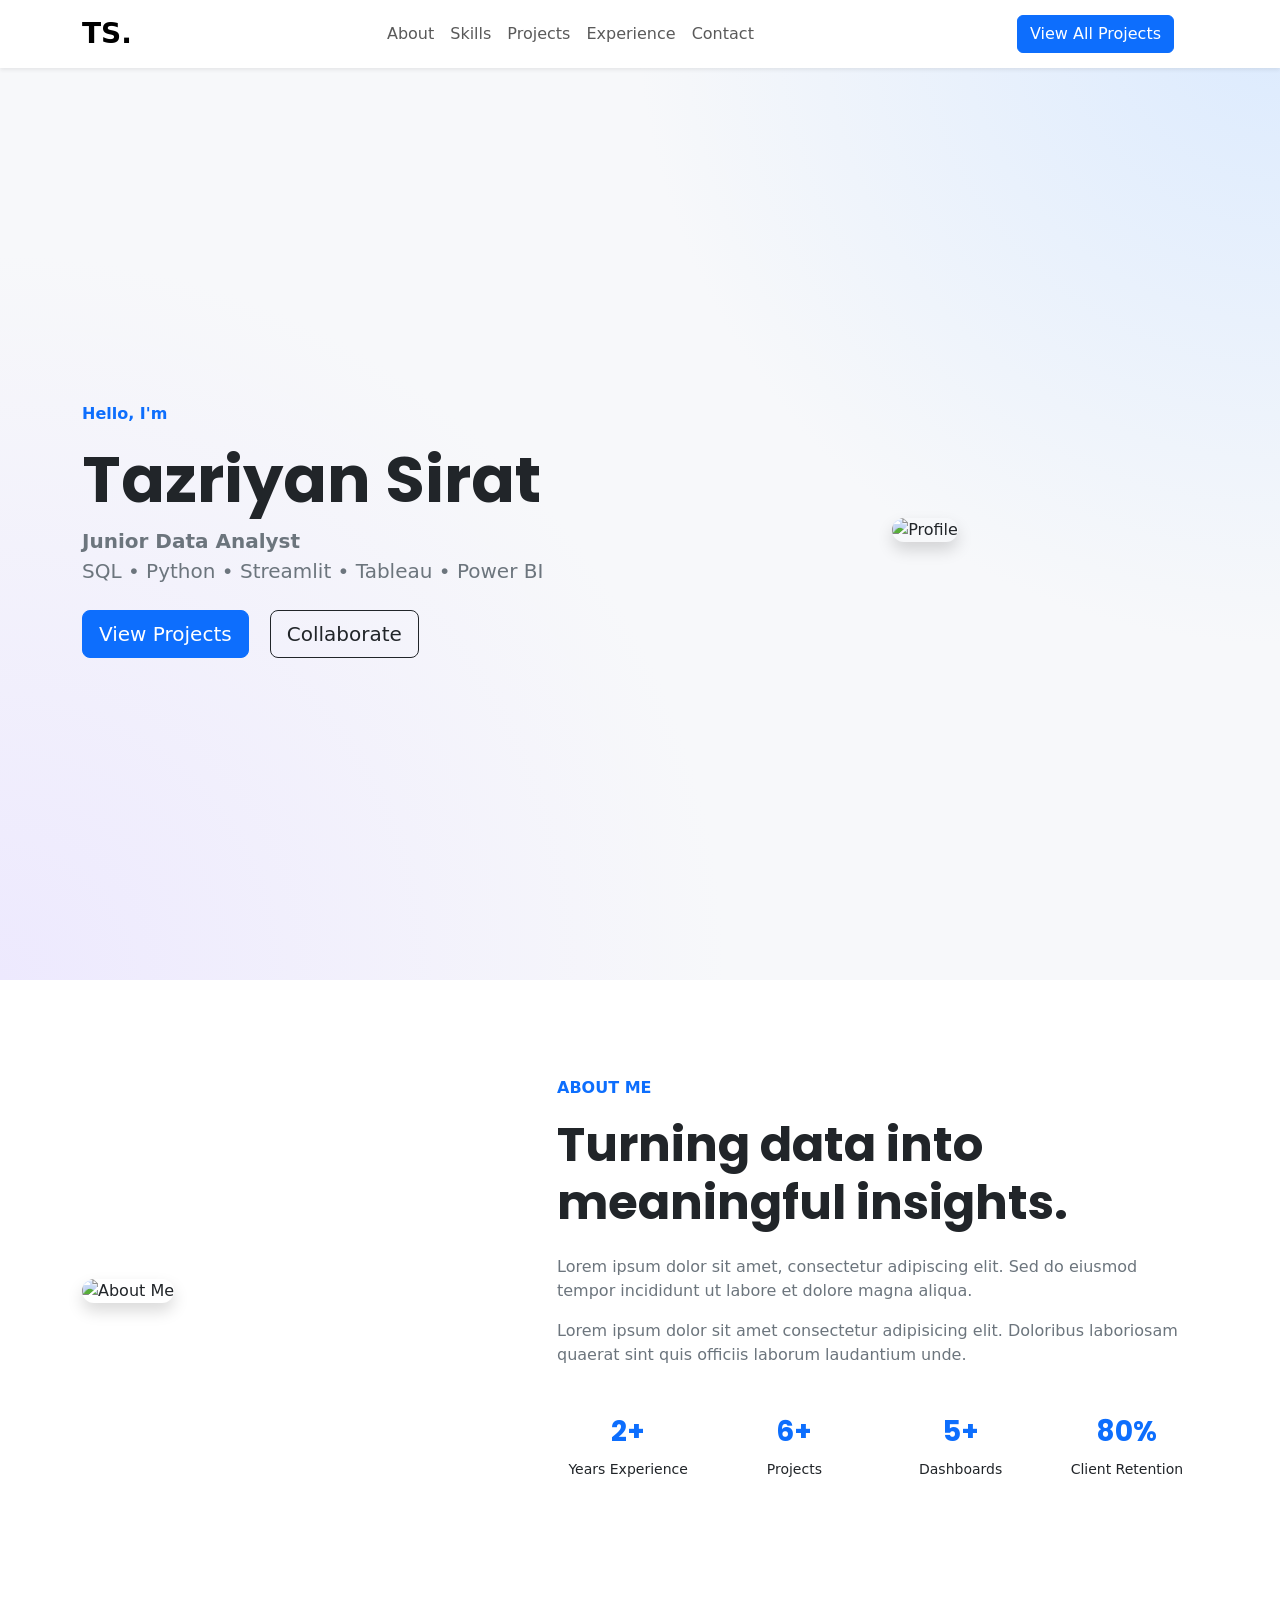
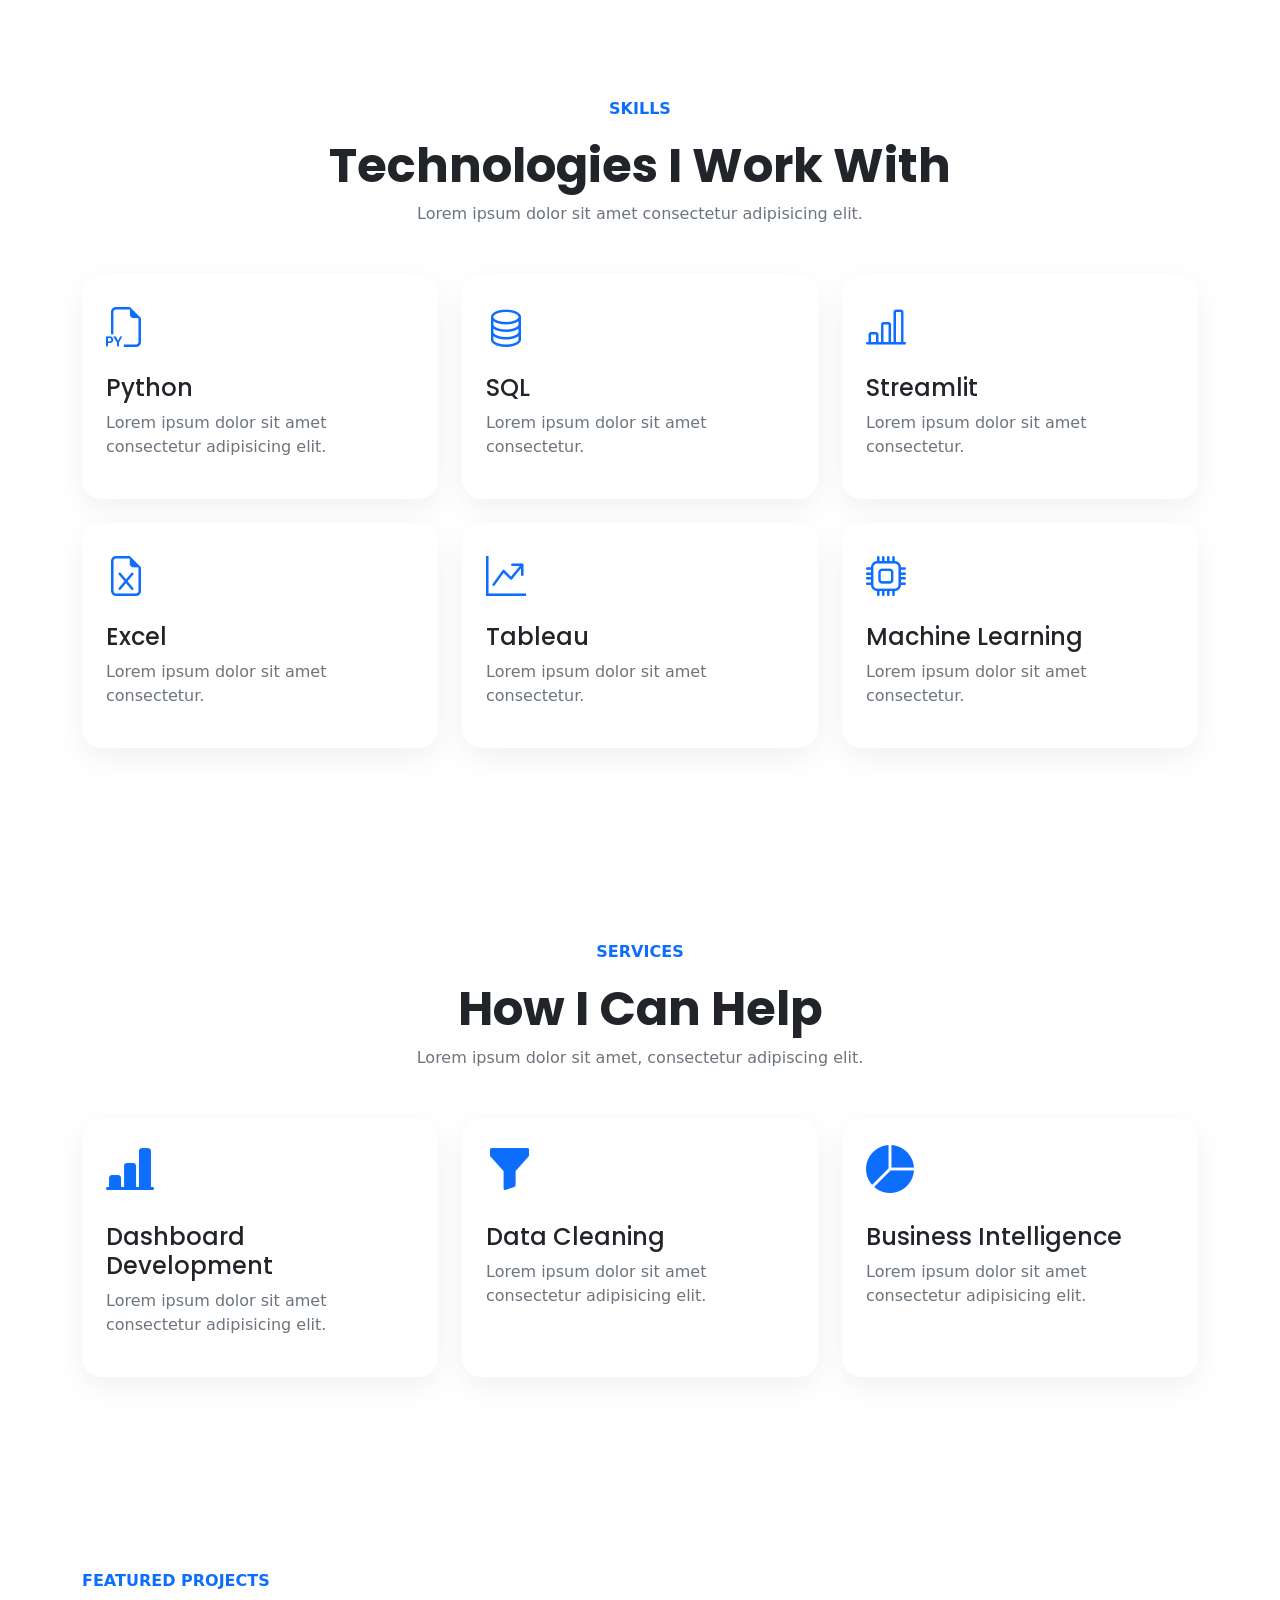
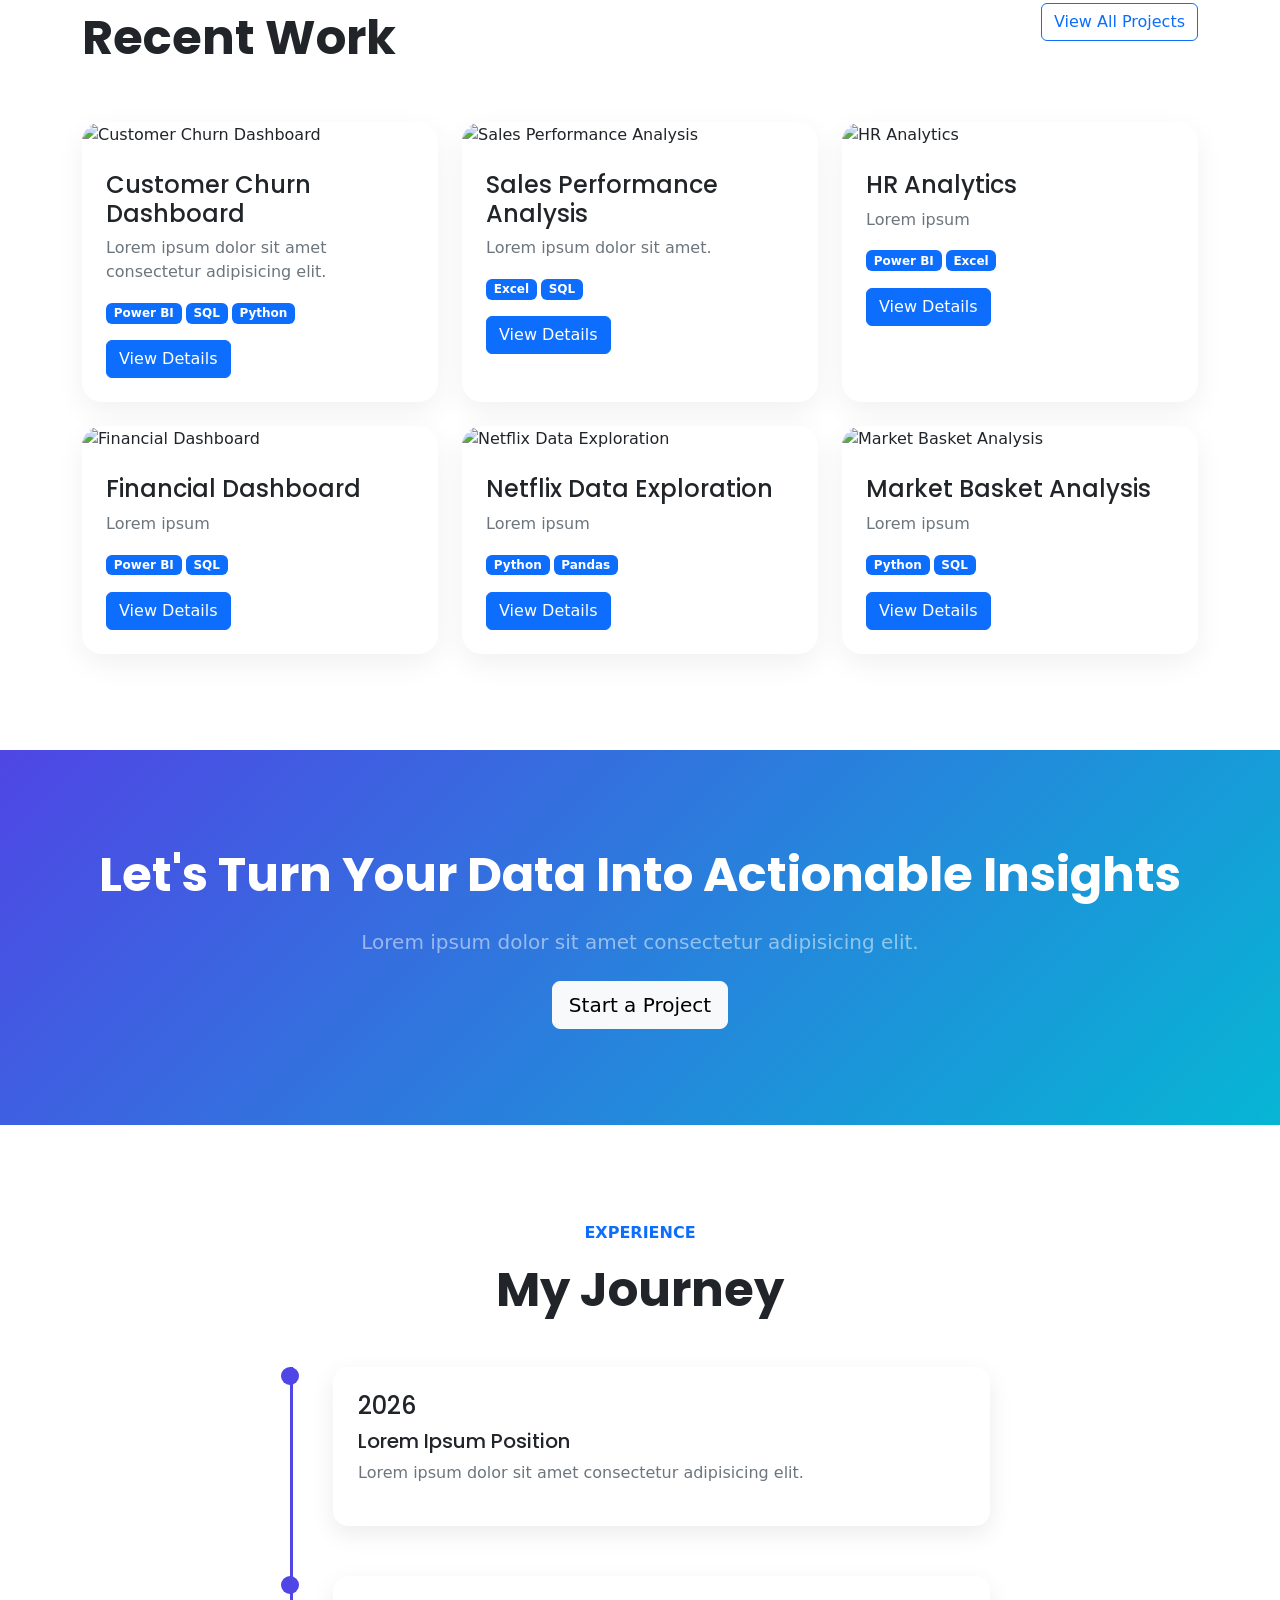
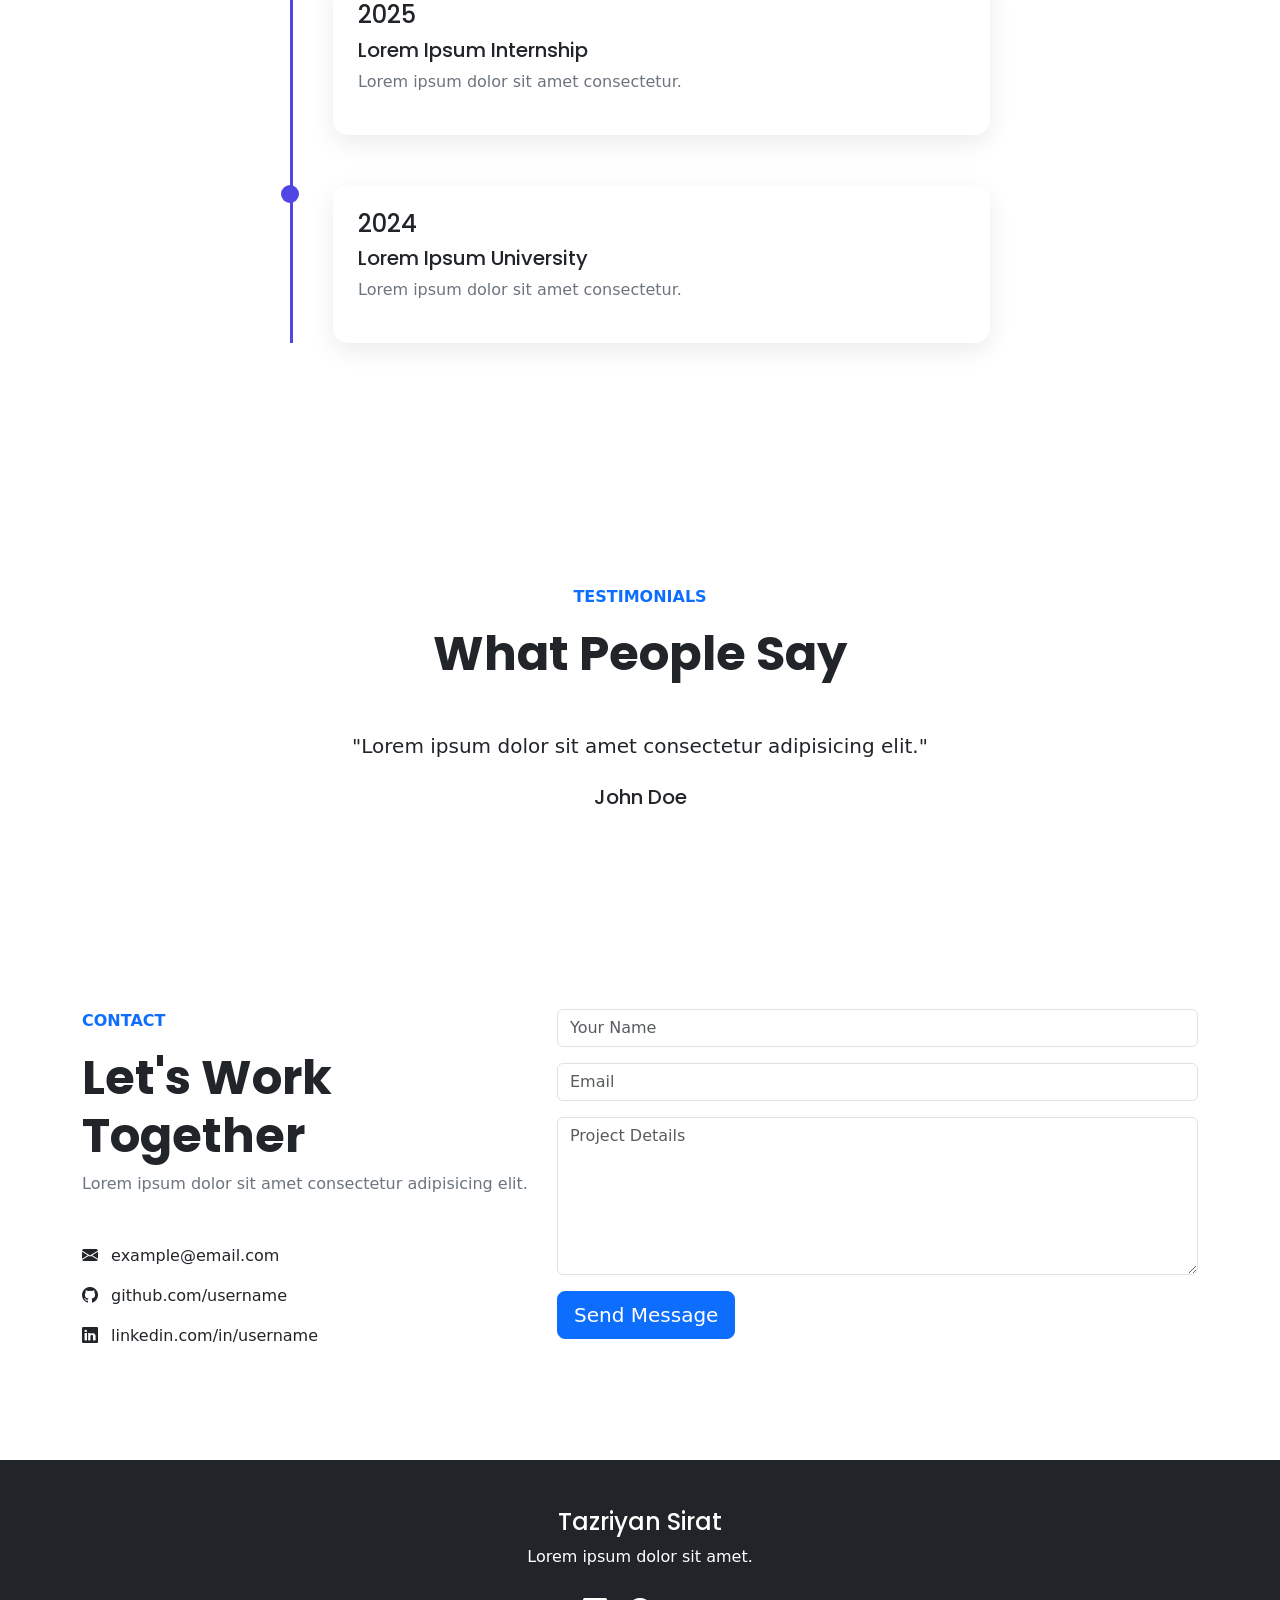
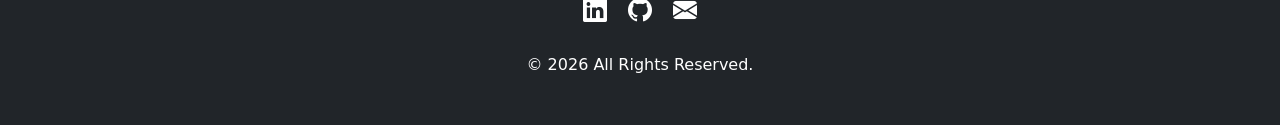
==== index.html @ 6c702630 "Fix cloudinary not loading bug" ====
<!doctype html>
<html lang="en">
	<head>
		<meta charset="UTF-8" />
		<meta name="viewport" content="width=device-width, initial-scale=1.0" />
		<link rel="stylesheet" href="assets/css/style.css" />
		<link rel="preconnect" href="https://fonts.googleapis.com" />
		<link rel="preconnect" href="https://fonts.gstatic.com" crossorigin />

		<link
			href="https://fonts.googleapis.com/css2?family=Inter:wght@300;400;500;600&family=Poppins:wght@400;500;600;700;800&display=swap"
			rel="stylesheet" />
		<link
			href="https://cdn.jsdelivr.net/npm/bootstrap@5.3.8/dist/css/bootstrap.min.css"
			rel="stylesheet"
			integrity="sha384-sRIl4kxILFvY47J16cr9ZwB07vP4J8+LH7qKQnuqkuIAvNWLzeN8tE5YBujZqJLB"
			crossorigin="anonymous" />
		<link rel="stylesheet" href="https://cdn.jsdelivr.net/npm/bootstrap-icons@1.13.1/font/bootstrap-icons.min.css" />
		<link href="https://unpkg.com/aos@2.3.4/dist/aos.css" rel="stylesheet" />

		<title>Tazriyan Sirat</title>
	</head>
	<body>
		<!-- Navbar -->
		<nav class="navbar navbar-expand-lg fixed-top bg-white shadow-sm">
			<div class="container">
				<a class="navbar-brand fw-bold fs-3" href="#"> TS. </a>

				<button class="navbar-toggler" data-bs-toggle="collapse" data-bs-target="#navbar">
					<span class="navbar-toggler-icon"></span>
				</button>

				<div class="collapse navbar-collapse" id="navbar">
					<ul class="navbar-nav mx-auto">
						<li class="nav-item">
							<a class="nav-link" href="#about">About</a>
						</li>

						<li class="nav-item">
							<a class="nav-link" href="#skills">Skills</a>
						</li>

						<li class="nav-item">
							<a class="nav-link" href="#projects">Projects</a>
						</li>

						<li class="nav-item">
							<a class="nav-link" href="#experience">Experience</a>
						</li>

						<li class="nav-item">
							<a class="nav-link" href="#contact"> Contact </a>
						</li>
					</ul>

					<a
						href="projects.html"
						class="btn btn-primary project-page-btn mx-lg-4"
						data-bs-toggle="tooltip"
						data-bs-placement="bottom"
						title="Explore all data analytics projects">
						View All Projects
					</a>
				</div>
			</div>
		</nav>

		<!-- Hero Section -->
		<section class="hero">
			<div class="container">
				<div class="row align-items-center min-vh-100">
					<div class="col-lg-6" data-aos="fade-right">
						<p class="text-primary fw-semibold">Hello, I'm</p>

						<h1 class="display-3 fw-bold">Tazriyan Sirat</h1>

						<p class="lead text-secondary">
							<span class="fw-bold">Junior Data Analyst</span>

							<br />

							SQL • Python • Streamlit • Tableau • Power BI
						</p>

						<div class="mt-4">
							<a href="#projects" class="btn btn-primary btn-lg me-3"> View Projects </a>

							<a href="#contact" class="btn btn-outline-dark btn-lg"> Collaborate </a>
						</div>
					</div>

					<div class="col-lg-6 text-center" data-aos="fade-left">
						<img
							src="https://res.cloudinary.com/dyz0nyf9e/image/upload/v1782753572/Apr_18_2026_11_57_30_AM_gpszvn.png"
							class="img-fluid rounded-4 shadow"
							alt="Profile" />
					</div>
				</div>
			</div>
		</section>

		<!-- About Section -->
		<section id="about" class="py-5">
			<div class="container py-5">
				<div class="row align-items-center">
					<div class="col-lg-5 mb-5 mb-lg-0" data-aos="fade-right">
						<img src="https://placehold.co/500x600" class="img-fluid rounded-4 shadow" alt="About Me" />
					</div>

					<div class="col-lg-7" data-aos="fade-left">
						<p class="text-primary fw-semibold">ABOUT ME</p>

						<h2 class="display-5 fw-bold mb-4">Turning data into meaningful insights.</h2>

						<p class="text-secondary">
							Lorem ipsum dolor sit amet, consectetur adipiscing elit. Sed do eiusmod tempor incididunt ut labore et dolore magna
							aliqua.
						</p>

						<p class="text-secondary">
							Lorem ipsum dolor sit amet consectetur adipisicing elit. Doloribus laboriosam quaerat sint quis officiis laborum
							laudantium unde.
						</p>

						<div class="row text-center mt-5">
							<div class="col-6 col-md-3 mb-4">
								<h3 class="fw-bold text-primary">2+</h3>
								<small>Years Experience</small>
							</div>

							<div class="col-6 col-md-3 mb-4">
								<h3 class="fw-bold text-primary">6+</h3>
								<small>Projects</small>
							</div>

							<div class="col-6 col-md-3">
								<h3 class="fw-bold text-primary">5+</h3>
								<small>Dashboards</small>
							</div>

							<div class="col-6 col-md-3">
								<h3 class="fw-bold text-primary">80%</h3>
								<small>Client Retention</small>
							</div>
						</div>
					</div>
				</div>
			</div>
		</section>

		<!-- Skills Section -->
		<section id="skills" class="py-5 bg-white">
			<div class="container py-5">
				<div class="text-center mb-5">
					<p class="text-primary fw-semibold">SKILLS</p>

					<h2 class="display-5 fw-bold">Technologies I Work With</h2>

					<p class="text-secondary">Lorem ipsum dolor sit amet consectetur adipisicing elit.</p>
				</div>

				<div class="row g-4">
					<div class="col-md-6 col-lg-4">
						<div class="skill-card p-4 h-100">
							<i class="bi bi-filetype-py fs-1 text-primary"></i>

							<h4 class="mt-3">Python</h4>

							<p class="text-secondary">Lorem ipsum dolor sit amet consectetur adipisicing elit.</p>
						</div>
					</div>

					<div class="col-md-6 col-lg-4">
						<div class="skill-card p-4 h-100">
							<i class="bi bi-database fs-1 text-primary"></i>

							<h4 class="mt-3">SQL</h4>

							<p class="text-secondary">Lorem ipsum dolor sit amet consectetur.</p>
						</div>
					</div>

					<div class="col-md-6 col-lg-4">
						<div class="skill-card p-4 h-100">
							<i class="bi bi-bar-chart-line fs-1 text-primary"></i>

							<h4 class="mt-3">Streamlit</h4>

							<p class="text-secondary">Lorem ipsum dolor sit amet consectetur.</p>
						</div>
					</div>

					<div class="col-md-6 col-lg-4">
						<div class="skill-card p-4 h-100">
							<i class="bi bi-file-earmark-excel fs-1 text-primary"></i>

							<h4 class="mt-3">Excel</h4>

							<p class="text-secondary">Lorem ipsum dolor sit amet consectetur.</p>
						</div>
					</div>

					<div class="col-md-6 col-lg-4">
						<div class="skill-card p-4 h-100">
							<i class="bi bi-graph-up-arrow fs-1 text-primary"></i>

							<h4 class="mt-3">Tableau</h4>

							<p class="text-secondary">Lorem ipsum dolor sit amet consectetur.</p>
						</div>
					</div>

					<div class="col-md-6 col-lg-4">
						<div class="skill-card p-4 h-100">
							<i class="bi bi-cpu fs-1 text-primary"></i>

							<h4 class="mt-3">Machine Learning</h4>

							<p class="text-secondary">Lorem ipsum dolor sit amet consectetur.</p>
						</div>
					</div>
				</div>
			</div>
		</section>

		<!-- Services Section -->
		<section id="services" class="py-5">
			<div class="container py-5">
				<div class="text-center mb-5">
					<p class="text-primary fw-semibold">SERVICES</p>

					<h2 class="display-5 fw-bold">How I Can Help</h2>

					<p class="text-secondary">Lorem ipsum dolor sit amet, consectetur adipiscing elit.</p>
				</div>

				<div class="row g-4">
					<div class="col-lg-4">
						<div class="service-card p-4 h-100">
							<i class="bi bi-bar-chart-line-fill display-5 text-primary"></i>

							<h4 class="mt-4">Dashboard Development</h4>

							<p class="text-secondary">Lorem ipsum dolor sit amet consectetur adipisicing elit.</p>
						</div>
					</div>

					<div class="col-lg-4">
						<div class="service-card p-4 h-100">
							<i class="bi bi-funnel-fill display-5 text-primary"></i>

							<h4 class="mt-4">Data Cleaning</h4>

							<p class="text-secondary">Lorem ipsum dolor sit amet consectetur adipisicing elit.</p>
						</div>
					</div>

					<div class="col-lg-4">
						<div class="service-card p-4 h-100">
							<i class="bi bi-pie-chart-fill display-5 text-primary"></i>

							<h4 class="mt-4">Business Intelligence</h4>

							<p class="text-secondary">Lorem ipsum dolor sit amet consectetur adipisicing elit.</p>
						</div>
					</div>
				</div>
			</div>
		</section>

		<!-- Projects Section -->
		<section id="projects" class="py-5 bg-white">
			<div class="container py-5">
				<div class="d-flex justify-content-between align-items-center flex-wrap mb-5">
					<div>
						<p class="text-primary fw-semibold">FEATURED PROJECTS</p>

						<h2 class="display-5 fw-bold">Recent Work</h2>
					</div>

					<a
						href="projects.html"
						class="btn btn-outline-primary"
						data-bs-toggle="tooltip"
						data-bs-placement="bottom"
						title="Go to a dedicated Projects page">
						View All Projects
					</a>
				</div>

				<div id="featured-projects" class="row g-4"></div>
			</div>
		</section>

		<!-- Call to Action Section -->
		<section class="cta-section py-5">
			<div class="container">
				<div class="text-center py-5">
					<h2 class="display-5 fw-bold text-white">Let's Turn Your Data Into Actionable Insights</h2>

					<p class="lead text-white-50 my-4">Lorem ipsum dolor sit amet consectetur adipisicing elit.</p>

					<a href="#contact" class="btn btn-light btn-lg"> Start a Project </a>
				</div>
			</div>
		</section>

		<!-- Experience Section -->
		<section id="experience" class="py-5">
			<div class="container py-5">
				<div class="text-center mb-5">
					<p class="text-primary fw-semibold">EXPERIENCE</p>

					<h2 class="display-5 fw-bold">My Journey</h2>
				</div>

				<div class="timeline">
					<div class="timeline-item">
						<div class="timeline-dot"></div>

						<div class="timeline-content">
							<h4>2026</h4>

							<h5>Lorem Ipsum Position</h5>

							<p class="text-secondary">Lorem ipsum dolor sit amet consectetur adipisicing elit.</p>
						</div>
					</div>

					<div class="timeline-item">
						<div class="timeline-dot"></div>

						<div class="timeline-content">
							<h4>2025</h4>

							<h5>Lorem Ipsum Internship</h5>

							<p class="text-secondary">Lorem ipsum dolor sit amet consectetur.</p>
						</div>
					</div>

					<div class="timeline-item">
						<div class="timeline-dot"></div>

						<div class="timeline-content">
							<h4>2024</h4>

							<h5>Lorem Ipsum University</h5>

							<p class="text-secondary">Lorem ipsum dolor sit amet consectetur.</p>
						</div>
					</div>
				</div>
			</div>
		</section>

		<!-- Testimonials Section -->
		<section class="py-5 bg-white">
			<div class="container py-5">
				<div class="text-center mb-5">
					<p class="text-primary fw-semibold">TESTIMONIALS</p>

					<h2 class="display-5 fw-bold">What People Say</h2>
				</div>

				<div id="testimonialCarousel" class="carousel slide">
					<div class="carousel-inner">
						<div class="carousel-item active">
							<div class="text-center">
								<p class="lead">"Lorem ipsum dolor sit amet consectetur adipisicing elit."</p>

								<h5 class="mt-4">John Doe</h5>
							</div>
						</div>

						<div class="carousel-item">
							<div class="text-center">
								<p class="lead">"Lorem ipsum dolor sit amet consectetur adipisicing elit."</p>

								<h5 class="mt-4">Jane Doe</h5>
							</div>
						</div>

						<div class="carousel-item">
							<div class="text-center">
								<p class="lead">"Lorem ipsum dolor sit amet consectetur adipisicing elit."</p>

								<h5 class="mt-4">Client Name</h5>
							</div>
						</div>
					</div>

					<button class="carousel-control-prev" type="button" data-bs-target="#testimonialCarousel" data-bs-slide="prev">
						<span class="carousel-control-prev-icon"></span>
					</button>

					<button class="carousel-control-next" type="button" data-bs-target="#testimonialCarousel" data-bs-slide="next">
						<span class="carousel-control-next-icon"></span>
					</button>
				</div>
			</div>
		</section>

		<!-- Contact Section -->
		<section id="contact" class="py-5">
			<div class="container py-5">
				<div class="row">
					<div class="col-lg-5">
						<p class="text-primary fw-semibold">CONTACT</p>

						<h2 class="display-5 fw-bold">Let's Work Together</h2>

						<p class="text-secondary">Lorem ipsum dolor sit amet consectetur adipisicing elit.</p>

						<div class="mt-5">
							<p>
								<i class="bi bi-envelope-fill me-2"></i>

								example@email.com
							</p>

							<p>
								<i class="bi bi-github me-2"></i>

								github.com/username
							</p>

							<p>
								<i class="bi bi-linkedin me-2"></i>

								linkedin.com/in/username
							</p>
						</div>
					</div>

					<div class="col-lg-7">
						<form
							onsubmit="
								sendMail(this);
								return false;
							">
							<div class="mb-3">
								<input type="text" class="form-control" placeholder="Your Name" name="name" required />
							</div>

							<div class="mb-3">
								<input type="email" class="form-control" placeholder="Email" name="emailaddress" required />
							</div>

							<div class="mb-3">
								<textarea class="form-control" rows="6" placeholder="Project Details" name="projectsummary" required></textarea>
							</div>

							<button type="submit" class="btn btn-primary btn-lg">Send Message</button>
						</form>
					</div>
				</div>
			</div>
		</section>

		<!-- Bootstrap modal for project details -->
		<div class="modal fade" id="projectModal" tabindex="-1">
			<div class="modal-dialog modal-xl modal-dialog-centered">
				<div class="modal-content">
					<div class="modal-header">
						<h3 class="modal-title" id="modalTitle"></h3>

						<button class="btn-close" data-bs-dismiss="modal"></button>
					</div>

					<div class="modal-body">
						<img id="modalImage" class="img-fluid rounded mb-4" />

						<p id="modalDescription"></p>

						<h5 class="mt-4">Problem</h5>

						<p id="modalProblem"></p>

						<h5 class="mt-4">Solution</h5>

						<p id="modalSolution"></p>

						<h5 class="mt-4">Key Insights</h5>

						<ul id="modalInsights"></ul>

						<div id="modalTech" class="my-4"></div>

						<a id="githubBtn" target="_blank" class="btn btn-dark me-2"> GitHub </a>

						<a id="liveBtn" target="_blank" class="btn btn-primary"> Live Demo </a>
					</div>
				</div>
			</div>
		</div>

		<!-- Footer -->
		<footer class="bg-dark text-white py-5">
			<div class="container text-center">
				<h4>Tazriyan Sirat</h4>

				<p>Lorem ipsum dolor sit amet.</p>

				<div class="my-4">
					<a href="#" class="text-white me-3">
						<i class="bi bi-linkedin fs-4"></i>
					</a>

					<a href="#" class="text-white me-3">
						<i class="bi bi-github fs-4"></i>
					</a>

					<a href="#" class="text-white">
						<i class="bi bi-envelope-fill fs-4"></i>
					</a>
				</div>

				<p class="mb-0">© 2026 All Rights Reserved.</p>
			</div>
		</footer>

		<!-- Back to Top Button -->
		<button id="topBtn">
			<i class="bi bi-arrow-up" data-bs-toggle="tooltip" data-bs-placement="top" title="Back to Top"></i>
		</button>

		<!-- Bootstrap FIRST -->
		<script src="https://cdn.jsdelivr.net/npm/bootstrap@5.3.8/dist/js/bootstrap.bundle.min.js"></script>

		<!-- EmailJS -->
		<script src="https://cdn.jsdelivr.net/npm/@emailjs/browser@4/dist/email.min.js"></script>

		<!-- AOS -->
		<script src="https://unpkg.com/aos@2.3.4/dist/aos.js"></script>

		<!-- THEN your scripts -->
		<script src="assets/js/cloudinary.js"></script>
		<script src="assets/js/projects-data.js"></script>
		<script src="assets/js/projects.js"></script>
		<script src="assets/js/email.js"></script>
		<script src="assets/js/ui.js"></script>
		<script src="assets/js/script.js"></script>

		<script>
			AOS.init({
				duration: 900,
				once: true,
			});

			emailjs.init({
				publicKey: "uXOeYAky9LtqQR_EG",
			});
		</script>
	</body>
</html>
---- assets/css/style.css ----
html {
	scroll-behavior: smooth;
}

:root {
	--primary: #4f46e5;
	--accent: #06b6d4;
	--bg: #f7f8fa;
	--dark: #16181d;
	--text: #1f2937;
}

body {
	font-family: "Inter", sans-serif;

	background: var(--bg);

	color: var(--text);
}

h1,
h2,
h3,
h4,
h5 {
	font-family: "Poppins", sans-serif;
}

.navbar {
	padding: 18px 0;
}

.project-page-btn {
	border-radius: 50px;

	padding: 10px 24px;

	font-weight: 600;

	transition: all 0.3s ease;
}

.project-page-btn:hover {
	transform: translateY(-2px);

	box-shadow: 0 10px 25px rgba(79, 70, 229, 0.25);
}

.hero {
	padding-top: 80px;
}

.btn {
	border-radius: 50px;

	padding: 0.9rem 1.8rem;
}

img {
	max-width: 100%;
}

section {
	overflow: hidden;
}

.text-primary {
	color: var(--primary) !important;
}

.hero {
	background:
		radial-gradient(circle at top right, #dbeafe 0%, transparent 40%),
		radial-gradient(circle at bottom left, #ede9fe 0%, transparent 45%), var(--bg);
}

.skill-card {
	background: white;

	border-radius: 20px;

	transition: 0.35s;

	box-shadow: 0 10px 30px rgba(0, 0, 0, 0.06);
}

.skill-card:hover {
	transform: translateY(-10px);

	box-shadow: 0 20px 40px rgba(0, 0, 0, 0.12);
}

.skill-card i {
	color: var(--primary);
}

#about img {
	transition: 0.4s;
}

#about img:hover {
	transform: scale(1.03);
}

.service-card {
	background: white;

	border-radius: 20px;

	box-shadow: 0 10px 30px rgba(0, 0, 0, 0.06);

	transition: 0.35s;
}

.service-card:hover {
	transform: translateY(-10px);

	box-shadow: 0 20px 40px rgba(0, 0, 0, 0.12);
}

.project-card {
	background: white;

	border-radius: 20px;

	overflow: hidden;

	transition: 0.35s;

	box-shadow: 0 10px 30px rgba(0, 0, 0, 0.06);
}

.project-card:hover {
	transform: translateY(-10px);

	box-shadow: 0 20px 45px rgba(0, 0, 0, 0.12);
}

.project-card img {
	height: 220px;

	width: 100%;

	object-fit: cover;
}

.badge {
	margin-right: 6px;

	padding: 8px 12px;
}

.cta-section {
	background: linear-gradient(135deg, #4f46e5, #06b6d4);
}

.timeline {
	max-width: 700px;

	margin: auto;

	position: relative;

	padding-left: 40px;

	border-left: 3px solid var(--primary);
}

.timeline-item {
	position: relative;

	margin-bottom: 50px;
}

.timeline-dot {
	position: absolute;

	left: -52px;

	width: 18px;

	height: 18px;

	background: var(--primary);

	border-radius: 50%;
}

.timeline-content {
	background: white;

	padding: 25px;

	border-radius: 15px;

	box-shadow: 0 8px 25px rgba(0, 0, 0, 0.08);
}

#topBtn {
	position: fixed;

	bottom: 25px;

	right: 25px;

	width: 50px;

	height: 50px;

	border: none;

	border-radius: 50%;

	background: var(--primary);

	color: white;

	display: none;

	z-index: 999;

	box-shadow: 0 10px 30px rgba(0, 0, 0, 0.2);
}

footer a {
	text-decoration: none;
}

/* ============================================================================ Projects.html */

.project-hero {
	padding: 120px 0 80px;

	background: radial-gradient(circle at top, #dbeafe, transparent), #f7f8fa;
}

.project-hero h1 {
	margin-bottom: 20px;
}

.filter-btn {
	border-radius: 50px;

	padding: 10px 24px;
}

.project-card {
	height: 100%;
}

.project-card img {
	height: 240px;

	object-fit: cover;
}

/* ================== Modal */
.modal-content {
	border: none;
	border-radius: 20px;
}

.modal-body img {
	max-height: 500px;
	width: 100%;
	object-fit: cover;
}

.modal-body {
	padding: 2rem;
}

#modalTech .badge {
	font-size: 0.9rem;
}
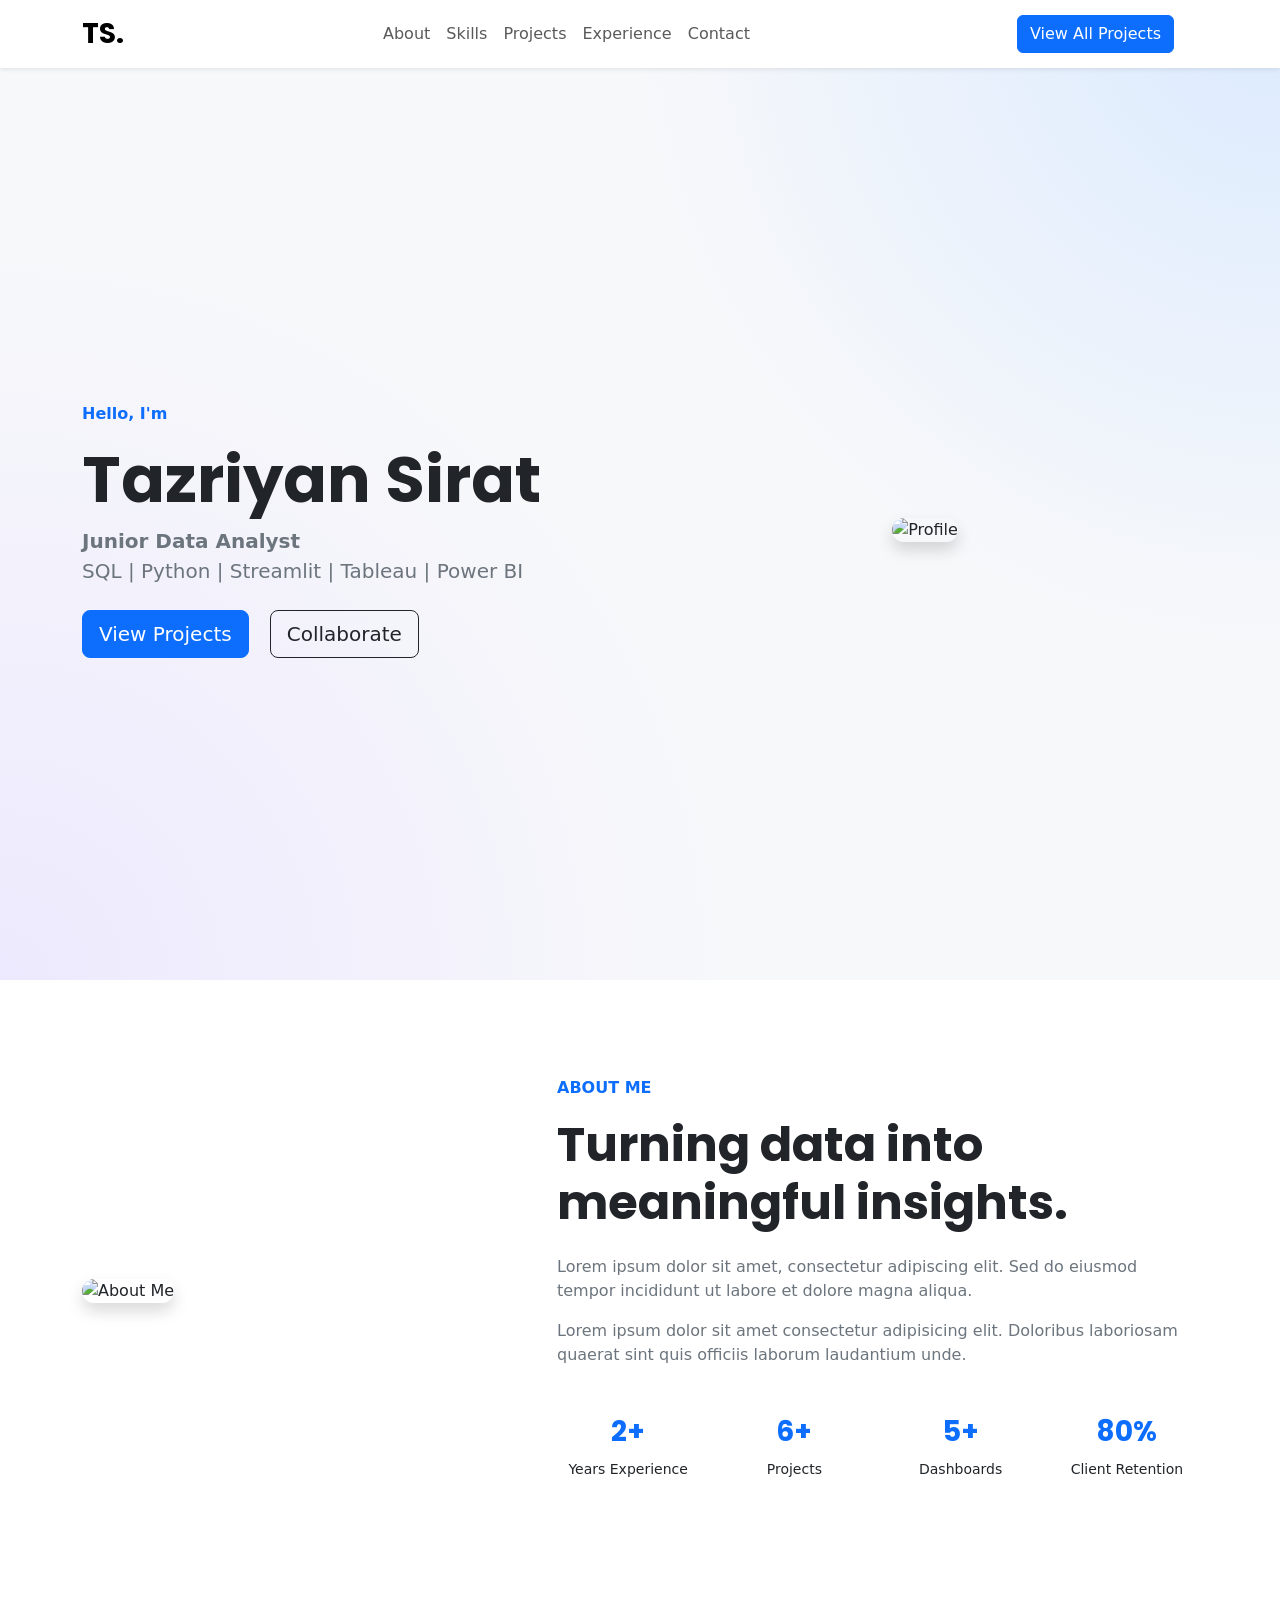
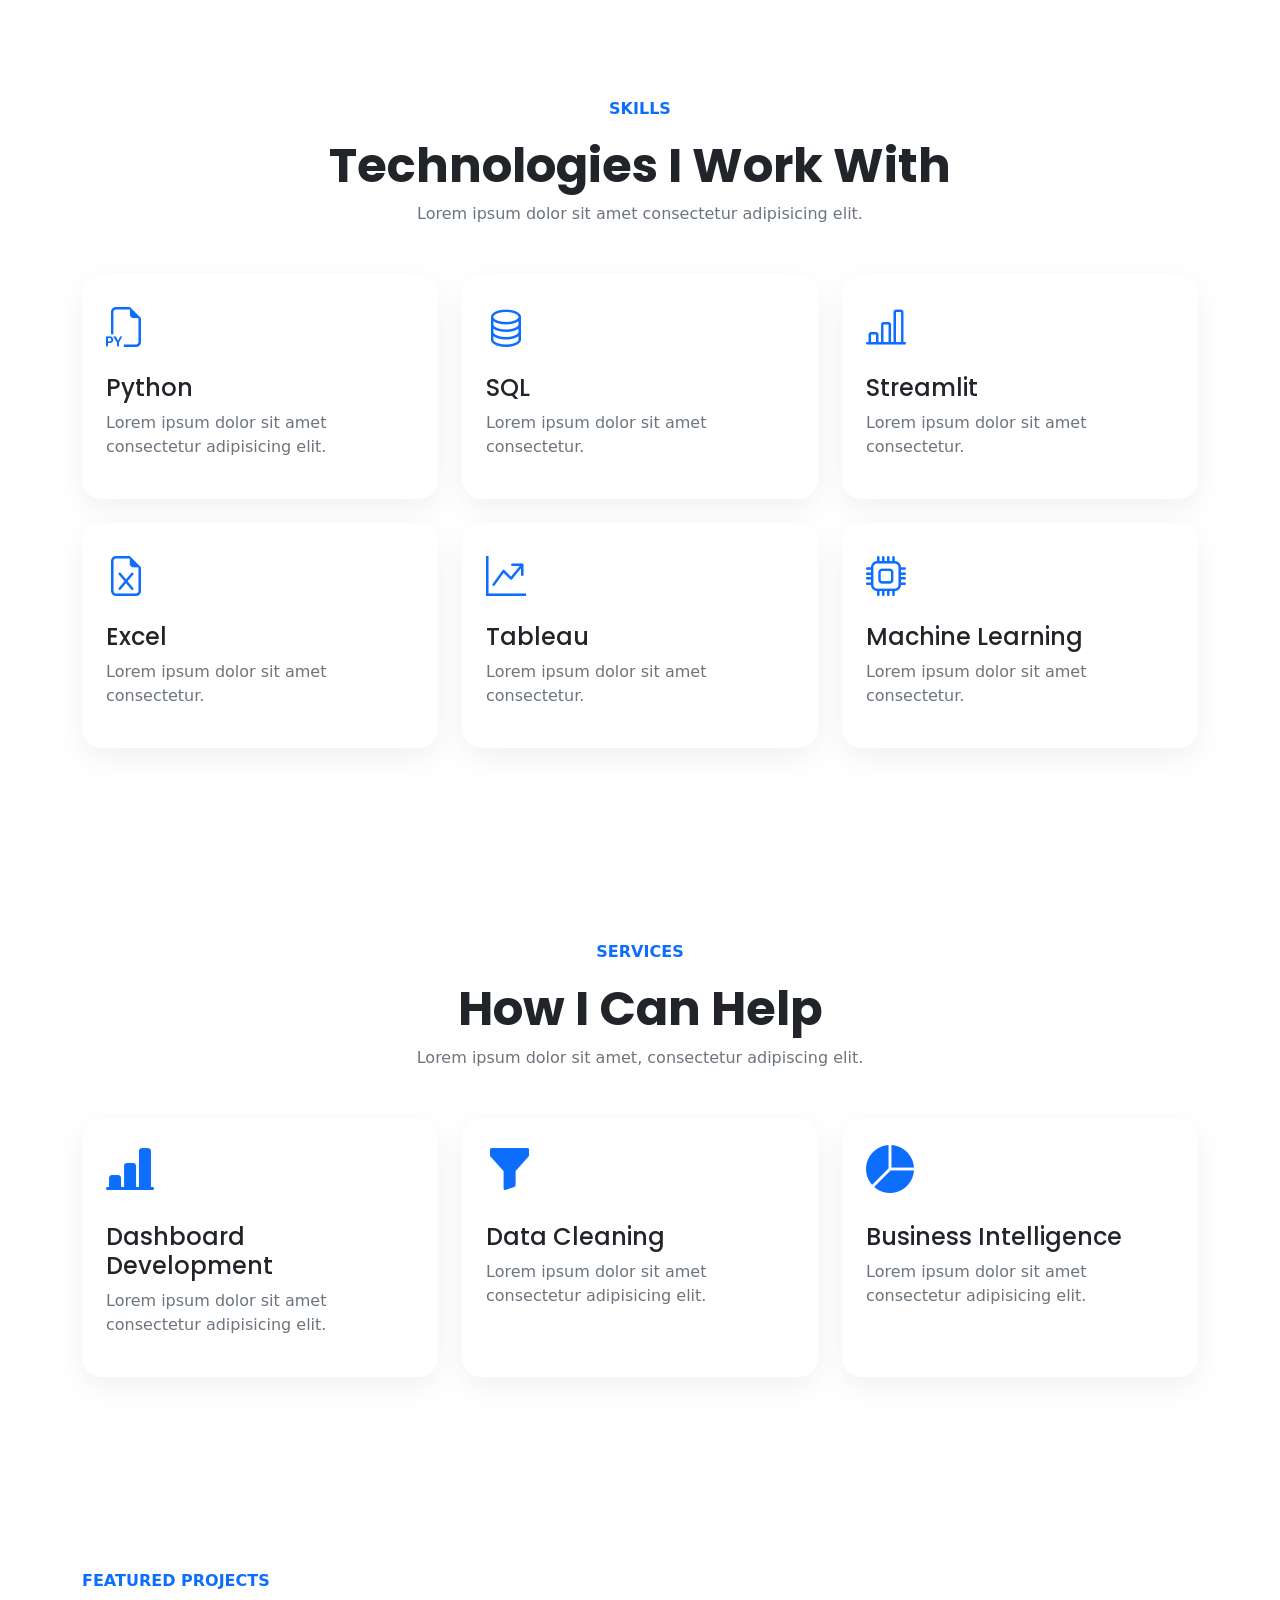
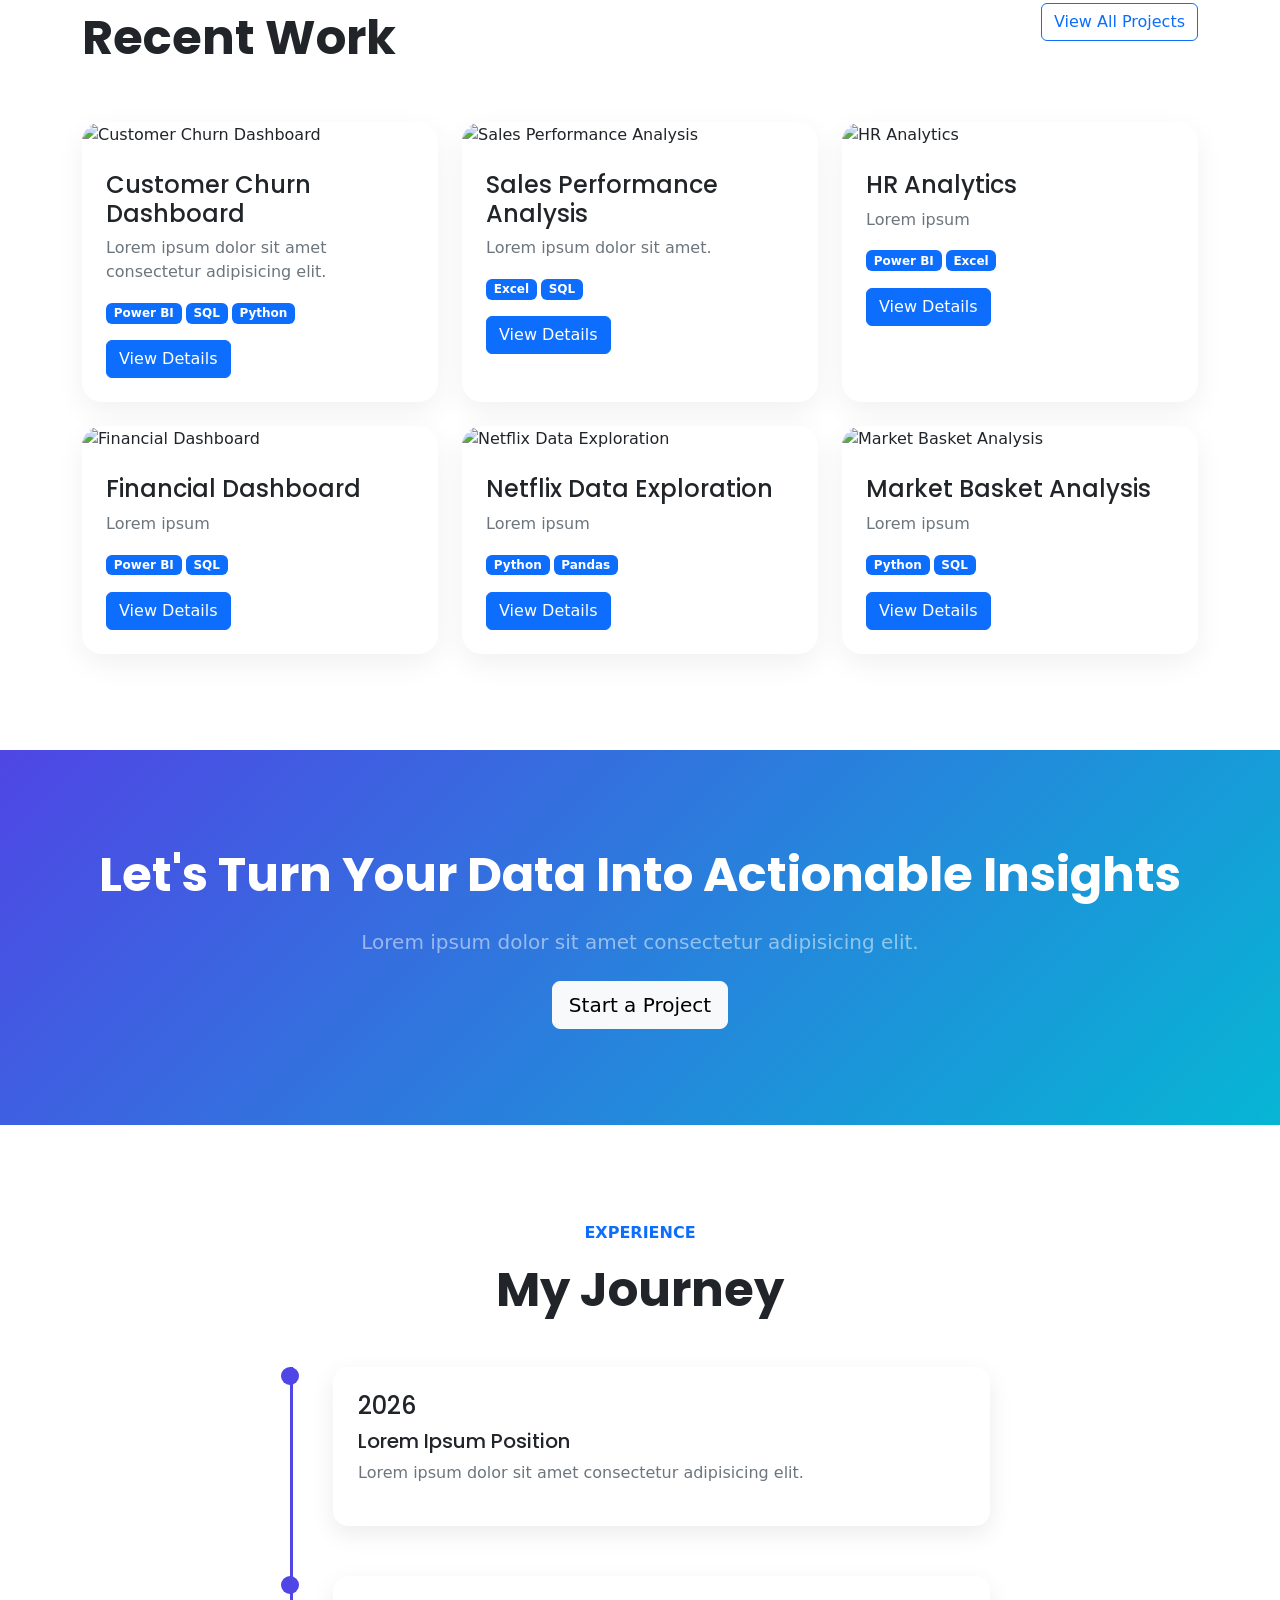
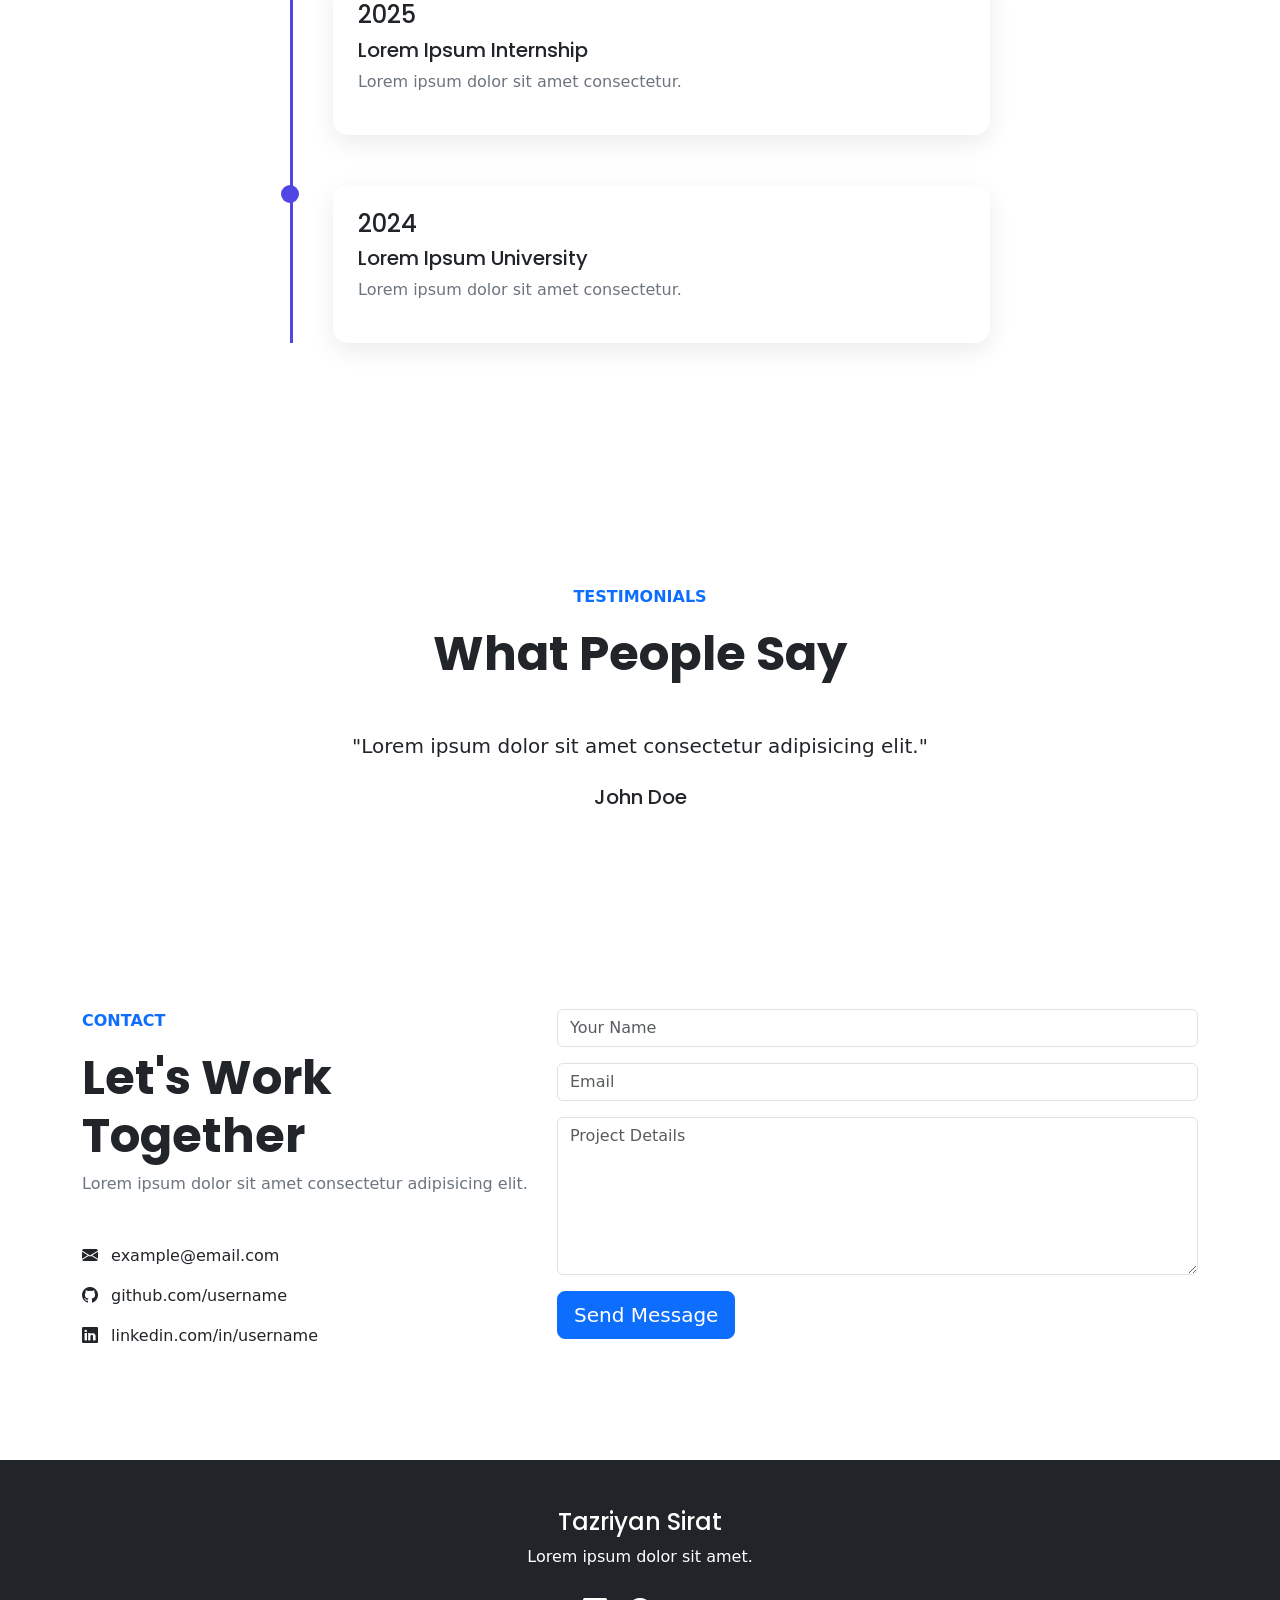
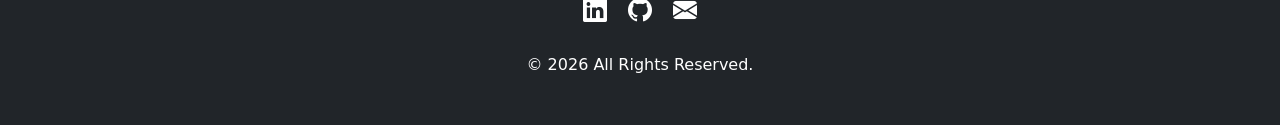
==== commit 8c93c28f: "Add favicon" ====
--- a/index.html
+++ b/index.html
@@ -3,20 +3,27 @@
 	<head>
 		<meta charset="UTF-8" />
 		<meta name="viewport" content="width=device-width, initial-scale=1.0" />
+		<link rel="manifest" href="/site.webmanifest" />
 		<link rel="stylesheet" href="assets/css/style.css" />
+		<!-- Google Fonts -->
 		<link rel="preconnect" href="https://fonts.googleapis.com" />
 		<link rel="preconnect" href="https://fonts.gstatic.com" crossorigin />
-
 		<link
 			href="https://fonts.googleapis.com/css2?family=Inter:wght@300;400;500;600&family=Poppins:wght@400;500;600;700;800&display=swap"
 			rel="stylesheet" />
+		<!-- Bootstrap -->
 		<link
 			href="https://cdn.jsdelivr.net/npm/bootstrap@5.3.8/dist/css/bootstrap.min.css"
 			rel="stylesheet"
 			integrity="sha384-sRIl4kxILFvY47J16cr9ZwB07vP4J8+LH7qKQnuqkuIAvNWLzeN8tE5YBujZqJLB"
 			crossorigin="anonymous" />
 		<link rel="stylesheet" href="https://cdn.jsdelivr.net/npm/bootstrap-icons@1.13.1/font/bootstrap-icons.min.css" />
+		<!-- AOS -->
 		<link href="https://unpkg.com/aos@2.3.4/dist/aos.css" rel="stylesheet" />
+		<!-- favicon -->
+		<link rel="apple-touch-icon" sizes="180x180" href="assets/favicon/apple-touch-icon.png" />
+		<link rel="icon" type="image/png" sizes="32x32" href="assets/favicon/favicon-32x32.png" />
+		<link rel="icon" type="image/png" sizes="16x16" href="assets/favicon/favicon-16x16.png" />
 
 		<title>Tazriyan Sirat</title>
 	</head>
@@ -24,7 +31,7 @@
 		<!-- Navbar -->
 		<nav class="navbar navbar-expand-lg fixed-top bg-white shadow-sm">
 			<div class="container">
-				<a class="navbar-brand fw-bold fs-3" href="#"> TS. </a>
+				<a id="navbar-brand" class="navbar-brand fw-bold fs-3" href="#"> TS. </a>
 
 				<button class="navbar-toggler" data-bs-toggle="collapse" data-bs-target="#navbar">
 					<span class="navbar-toggler-icon"></span>
@@ -79,7 +86,7 @@
 
 							<br />
 
-							SQL • Python • Streamlit • Tableau • Power BI
+							SQL | Python | Streamlit | Tableau | Power BI
 						</p>
 
 						<div class="mt-4">
@@ -521,11 +528,11 @@
 		</footer>
 
 		<!-- Back to Top Button -->
-		<button id="topBtn">
-			<i class="bi bi-arrow-up" data-bs-toggle="tooltip" data-bs-placement="top" title="Back to Top"></i>
+		<button id="topBtn" data-bs-toggle="tooltip" data-bs-placement="top" title="Back to Top">
+			<i class="bi bi-arrow-up"></i>
 		</button>
 
-		<!-- Bootstrap FIRST -->
+		<!-- Bootstrap -->
 		<script src="https://cdn.jsdelivr.net/npm/bootstrap@5.3.8/dist/js/bootstrap.bundle.min.js"></script>
 
 		<!-- EmailJS -->
--- a/assets/css/style.css
+++ b/assets/css/style.css
@@ -30,6 +30,11 @@
 	padding: 18px 0;
 }
 
+#navbar-brand {
+	font-family: "Poppins", sans-serif;
+	font-weight: 700;
+}
+
 .project-page-btn {
 	border-radius: 50px;
 
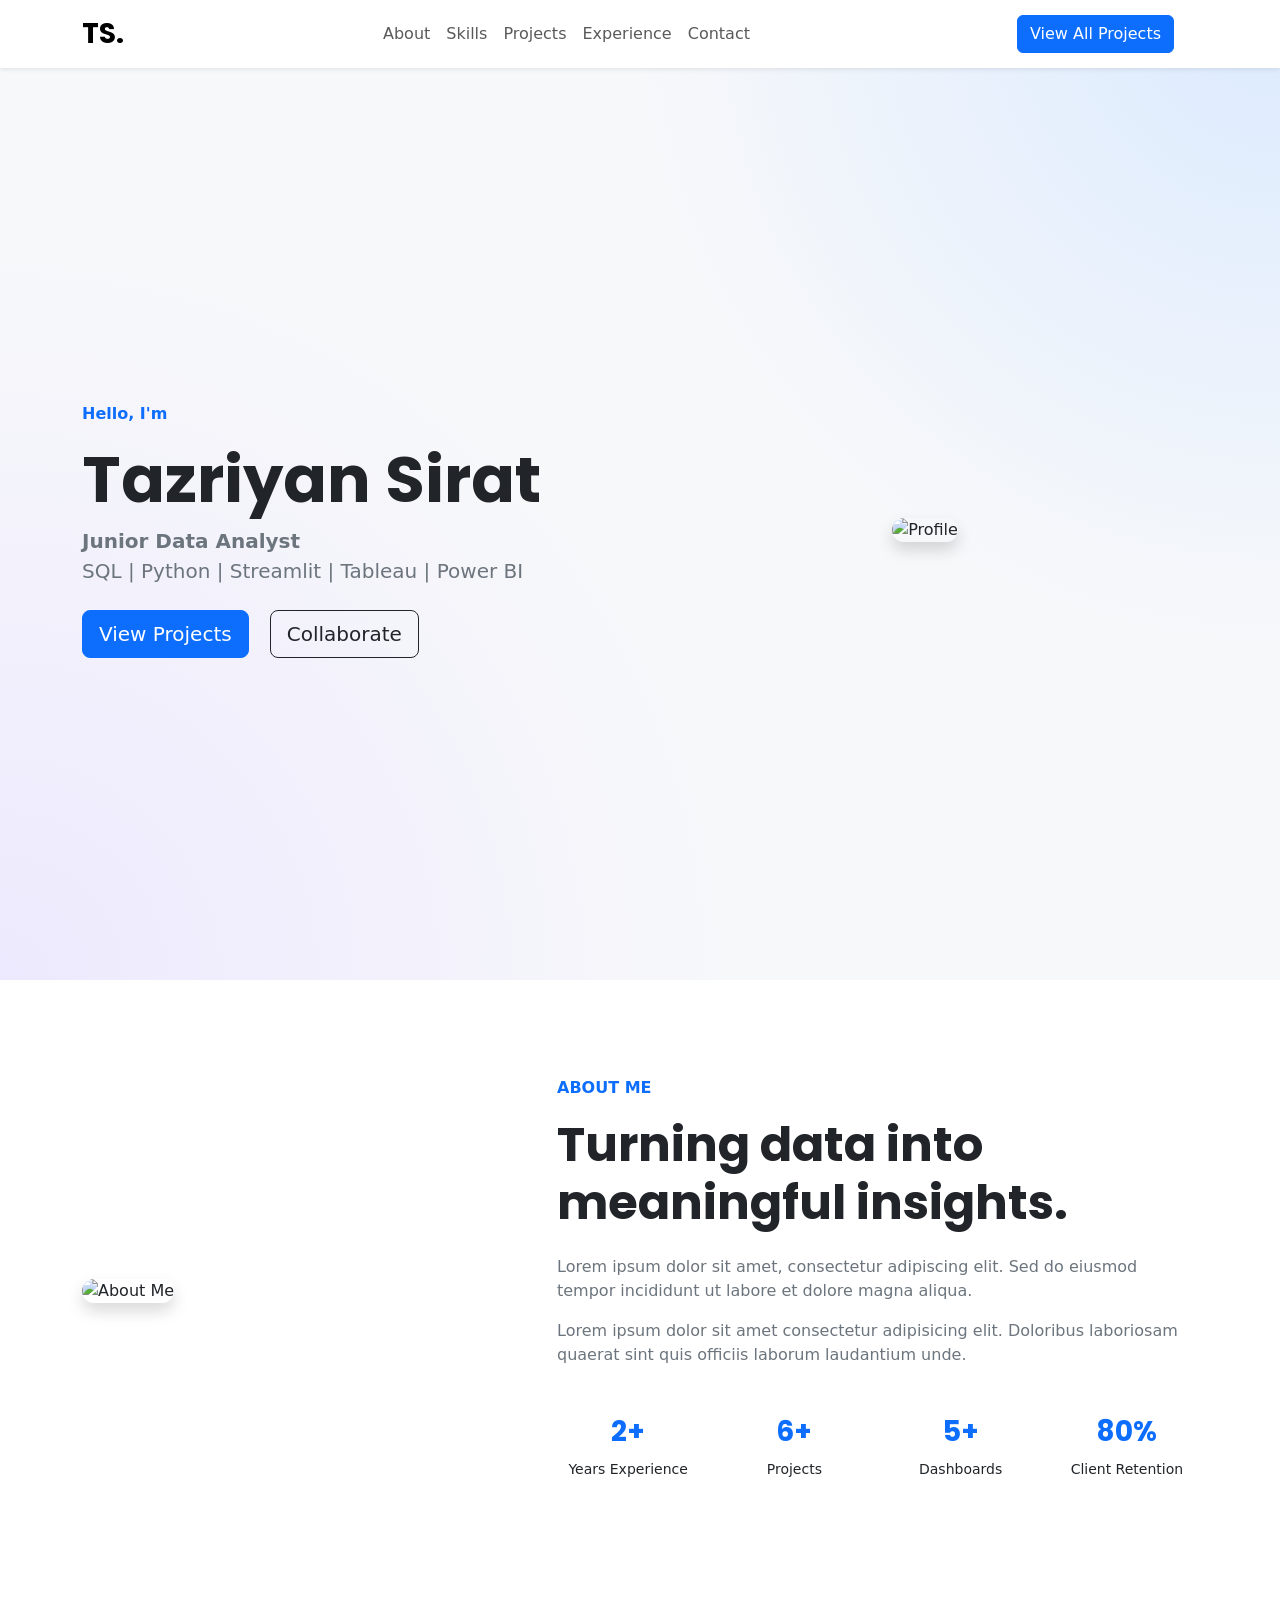
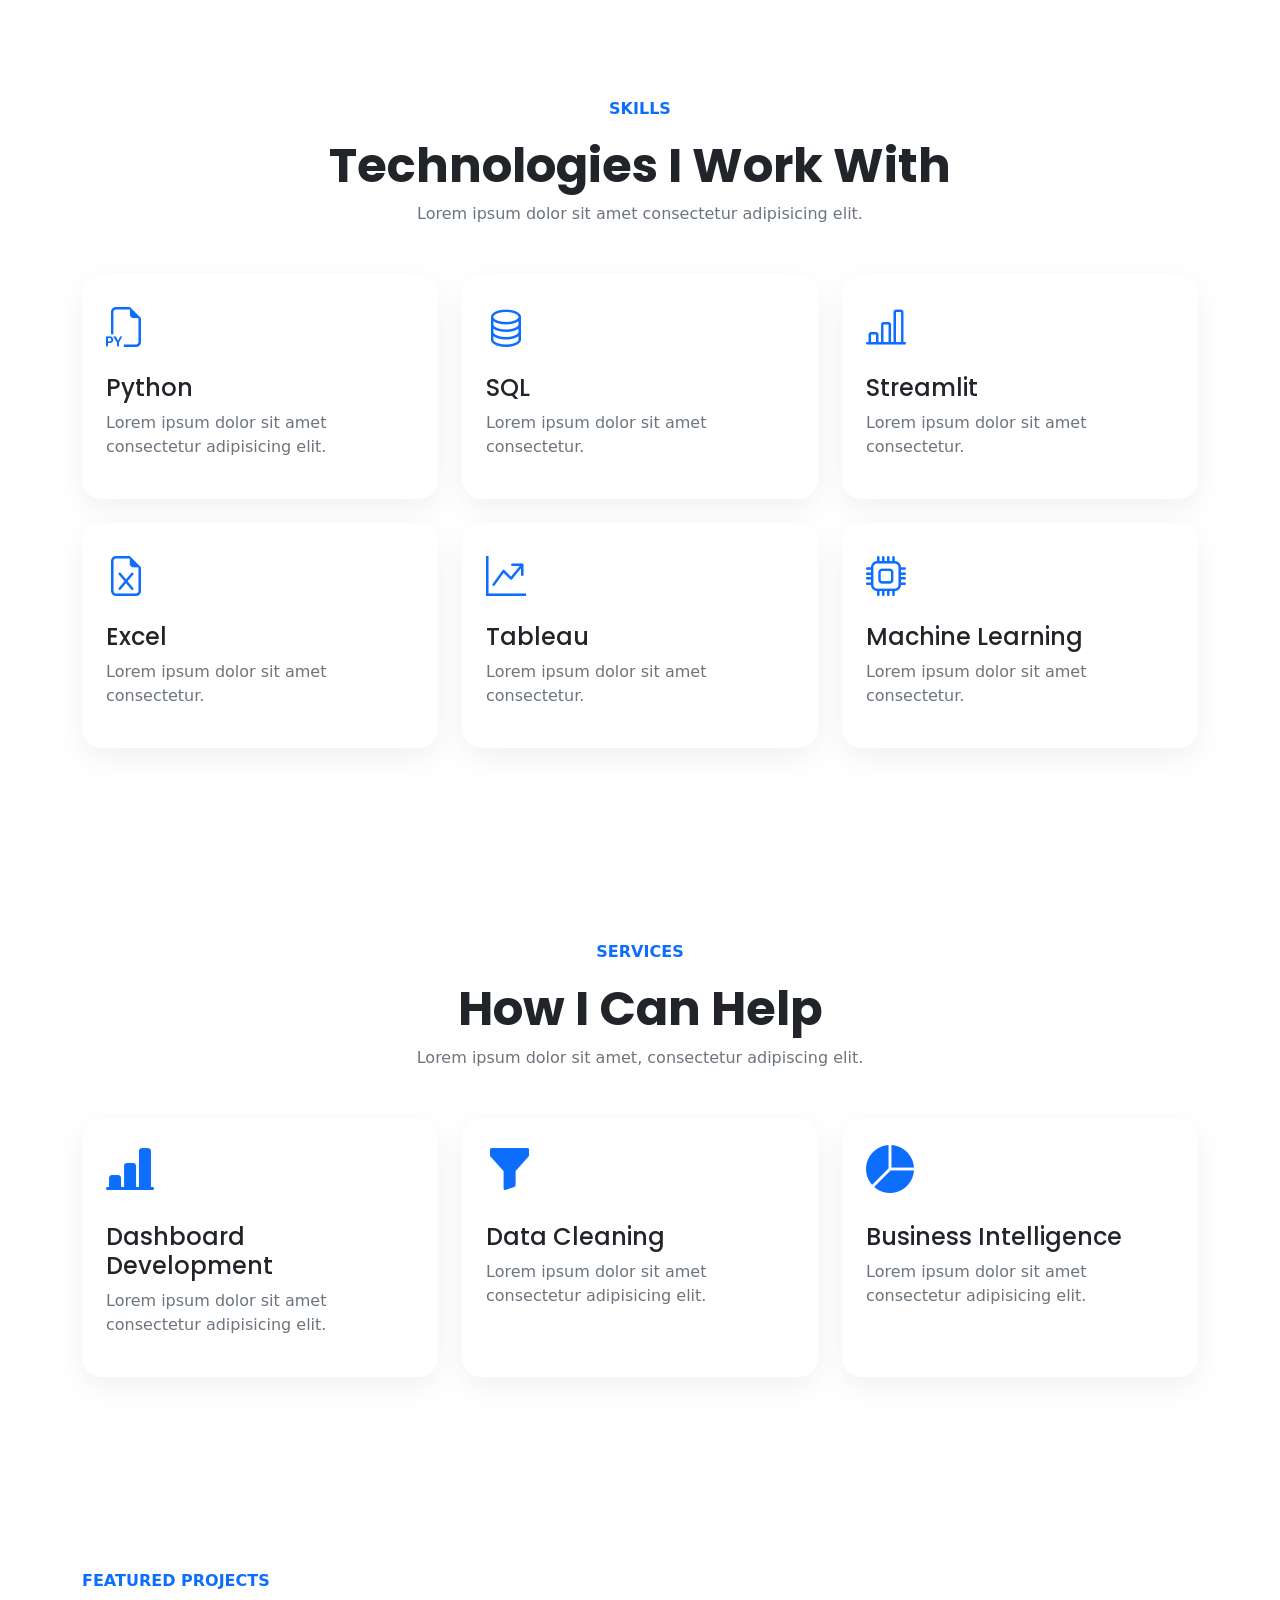
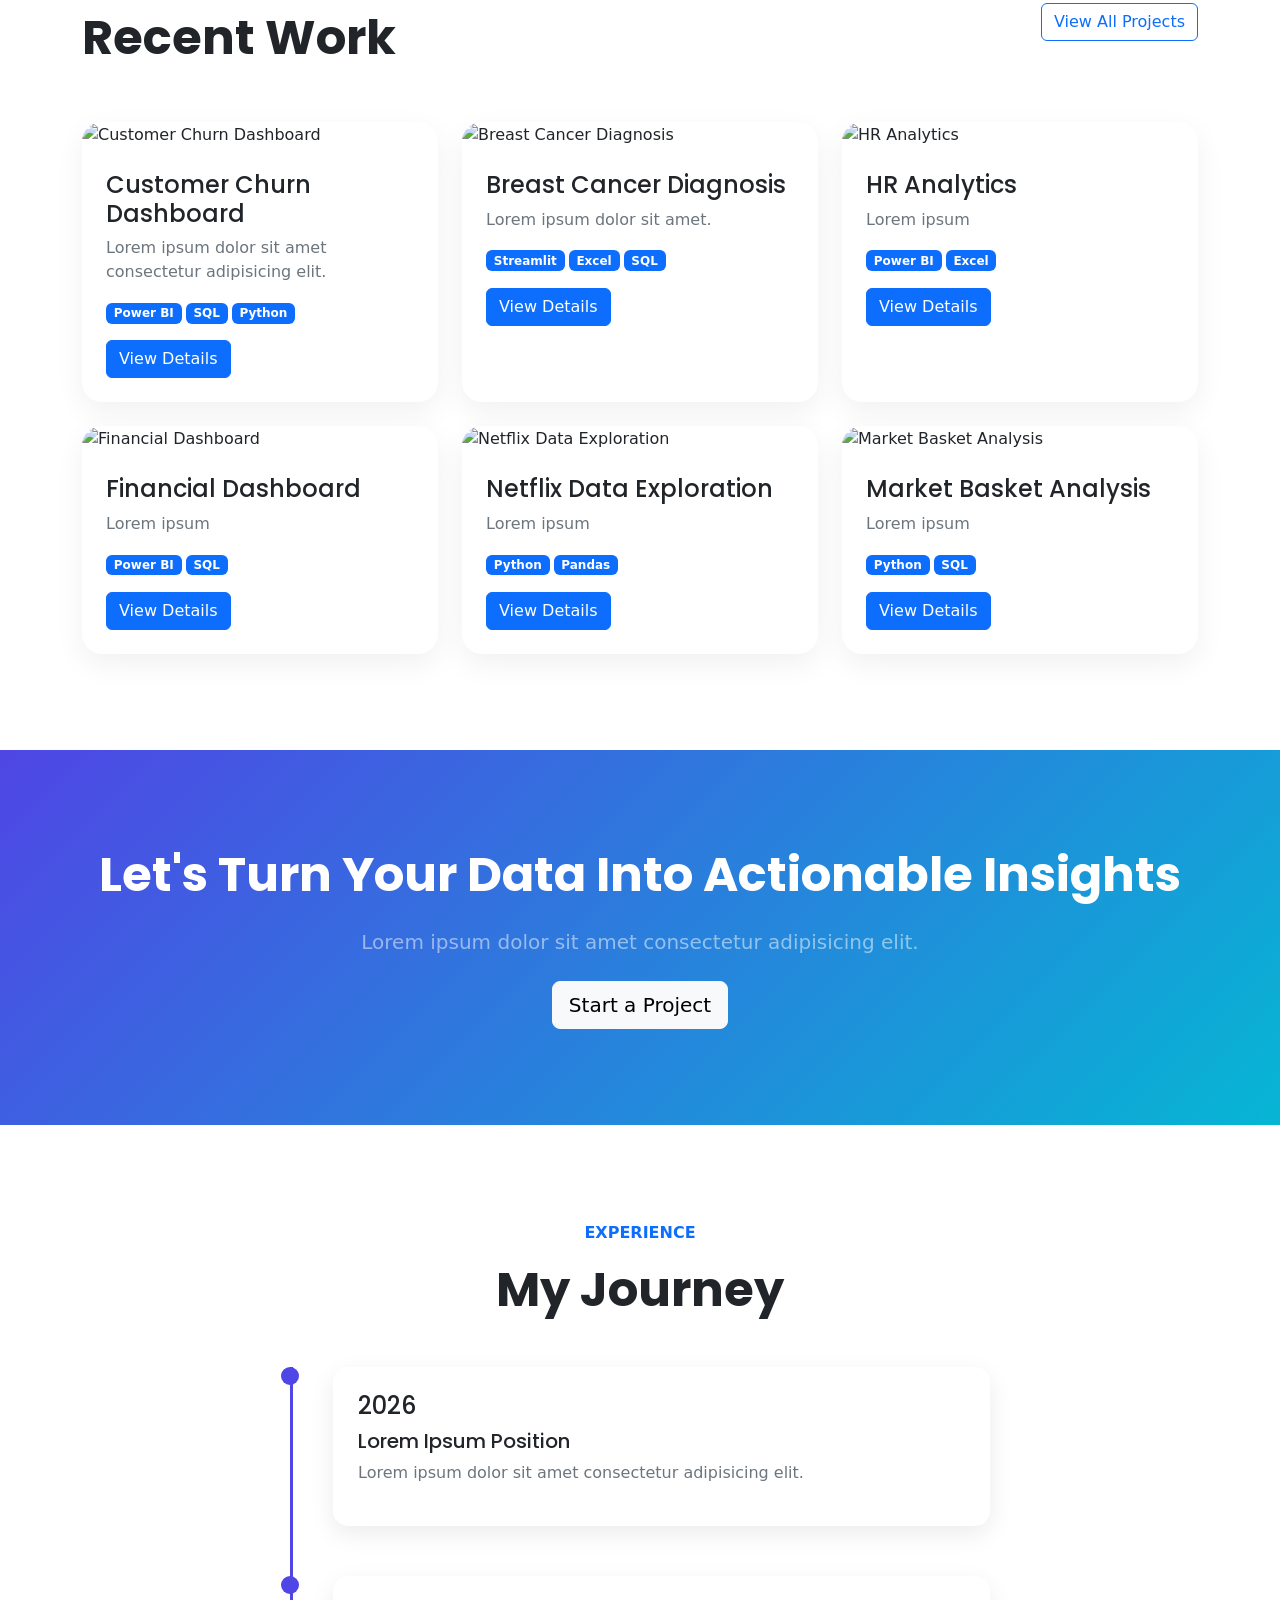
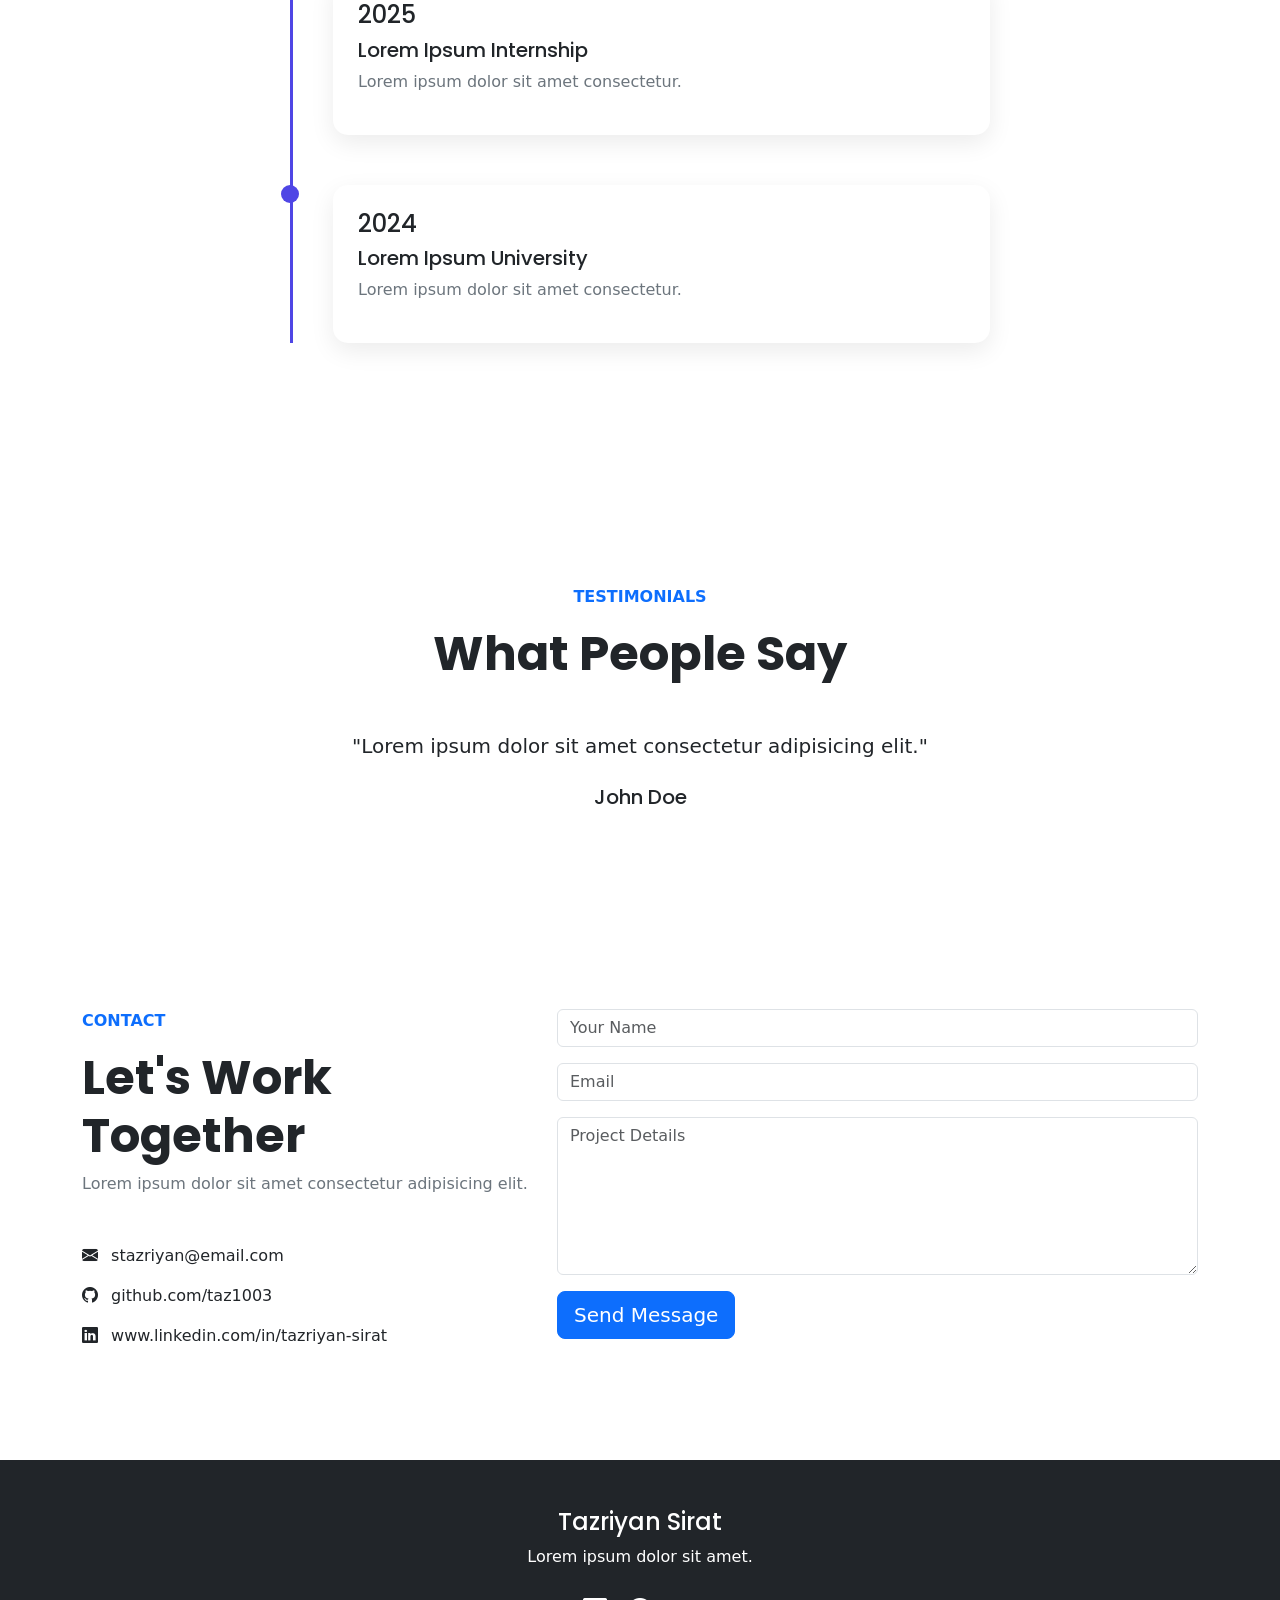
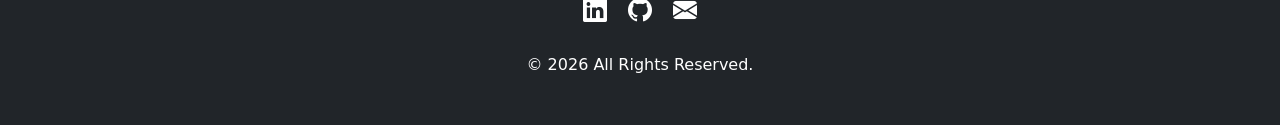
==== commit c6133132: "fix emailjs bug" ====
--- a/index.html
+++ b/index.html
@@ -423,29 +423,25 @@
 							<p>
 								<i class="bi bi-envelope-fill me-2"></i>
 
-								example@email.com
+								stazriyan@email.com
 							</p>
 
 							<p>
 								<i class="bi bi-github me-2"></i>
 
-								github.com/username
+								github.com/taz1003
 							</p>
 
 							<p>
 								<i class="bi bi-linkedin me-2"></i>
 
-								linkedin.com/in/username
+								www.linkedin.com/in/tazriyan-sirat
 							</p>
 						</div>
 					</div>
 
 					<div class="col-lg-7">
-						<form
-							onsubmit="
-								sendMail(this);
-								return false;
-							">
+						<form id="contact-form">
 							<div class="mb-3">
 								<input type="text" class="form-control" placeholder="Your Name" name="name" required />
 							</div>
@@ -554,10 +550,6 @@
 				duration: 900,
 				once: true,
 			});
-
-			emailjs.init({
-				publicKey: "uXOeYAky9LtqQR_EG",
-			});
 		</script>
 	</body>
 </html>
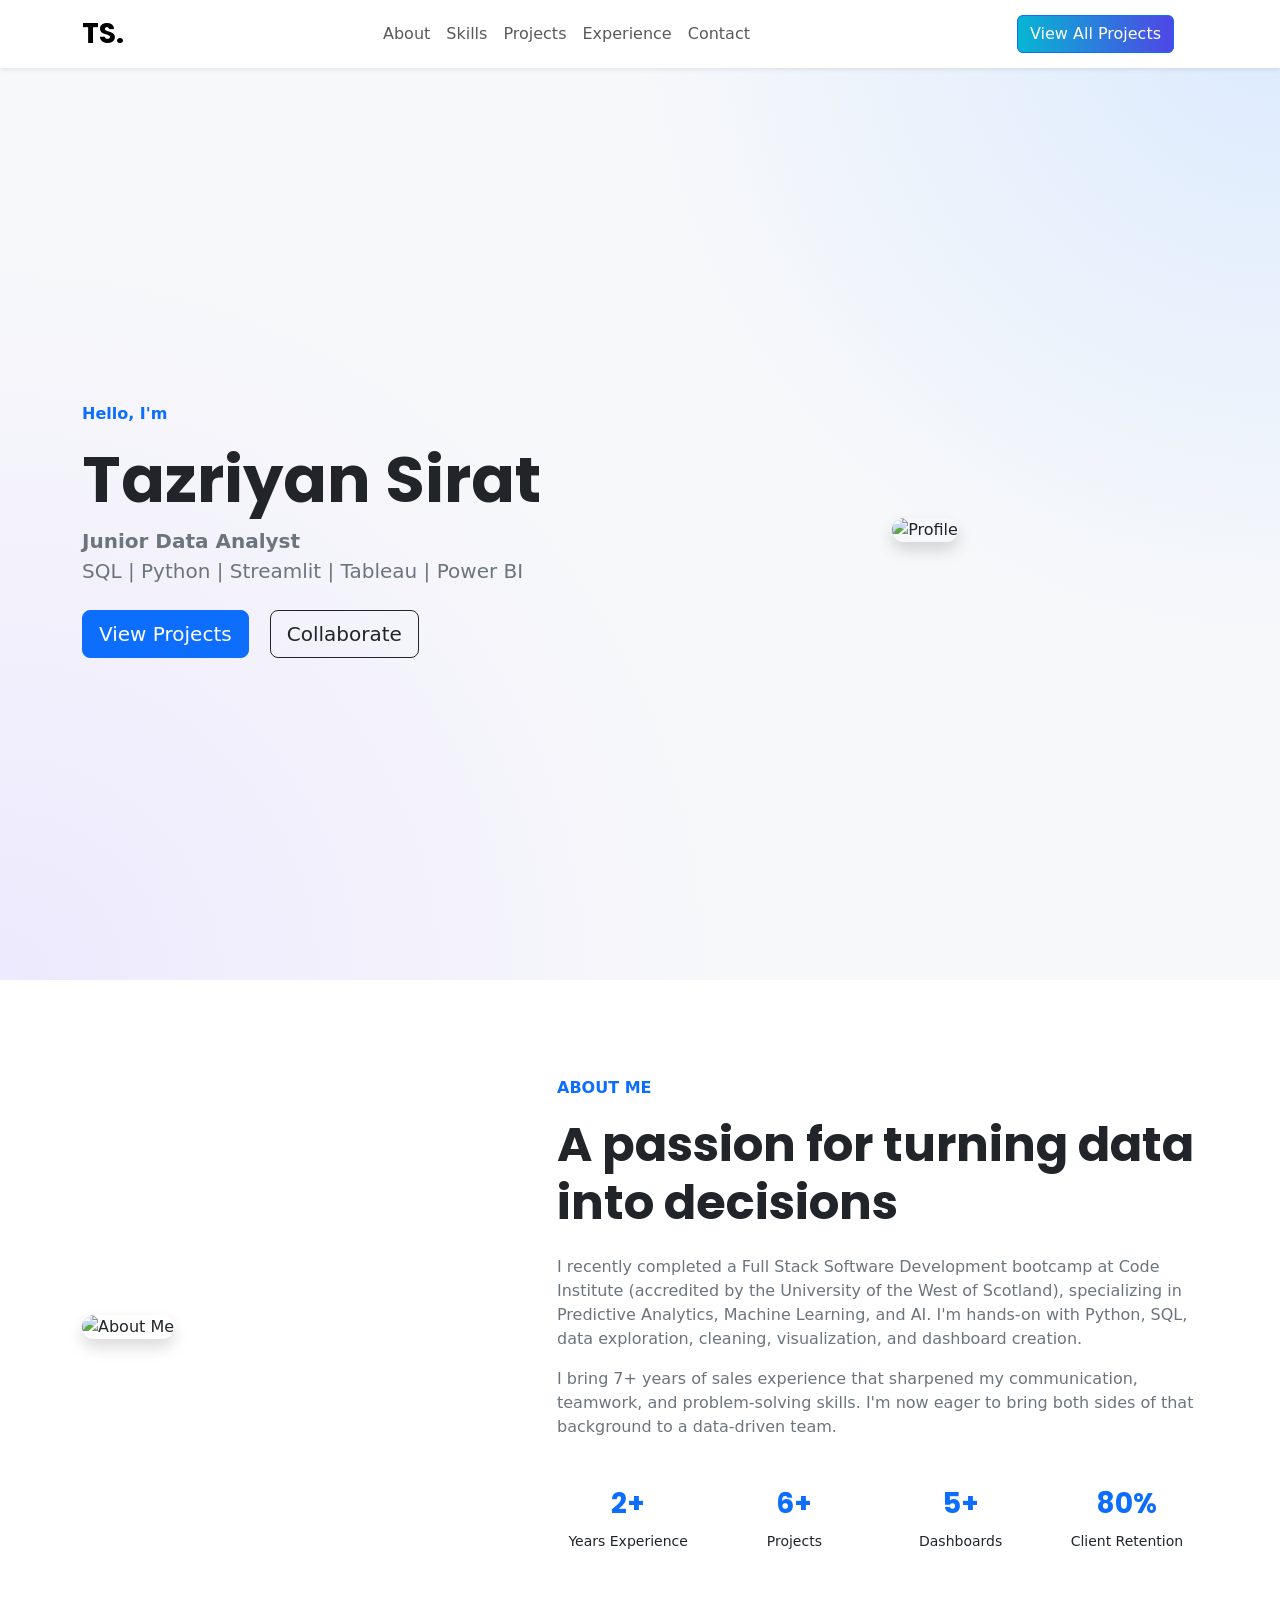
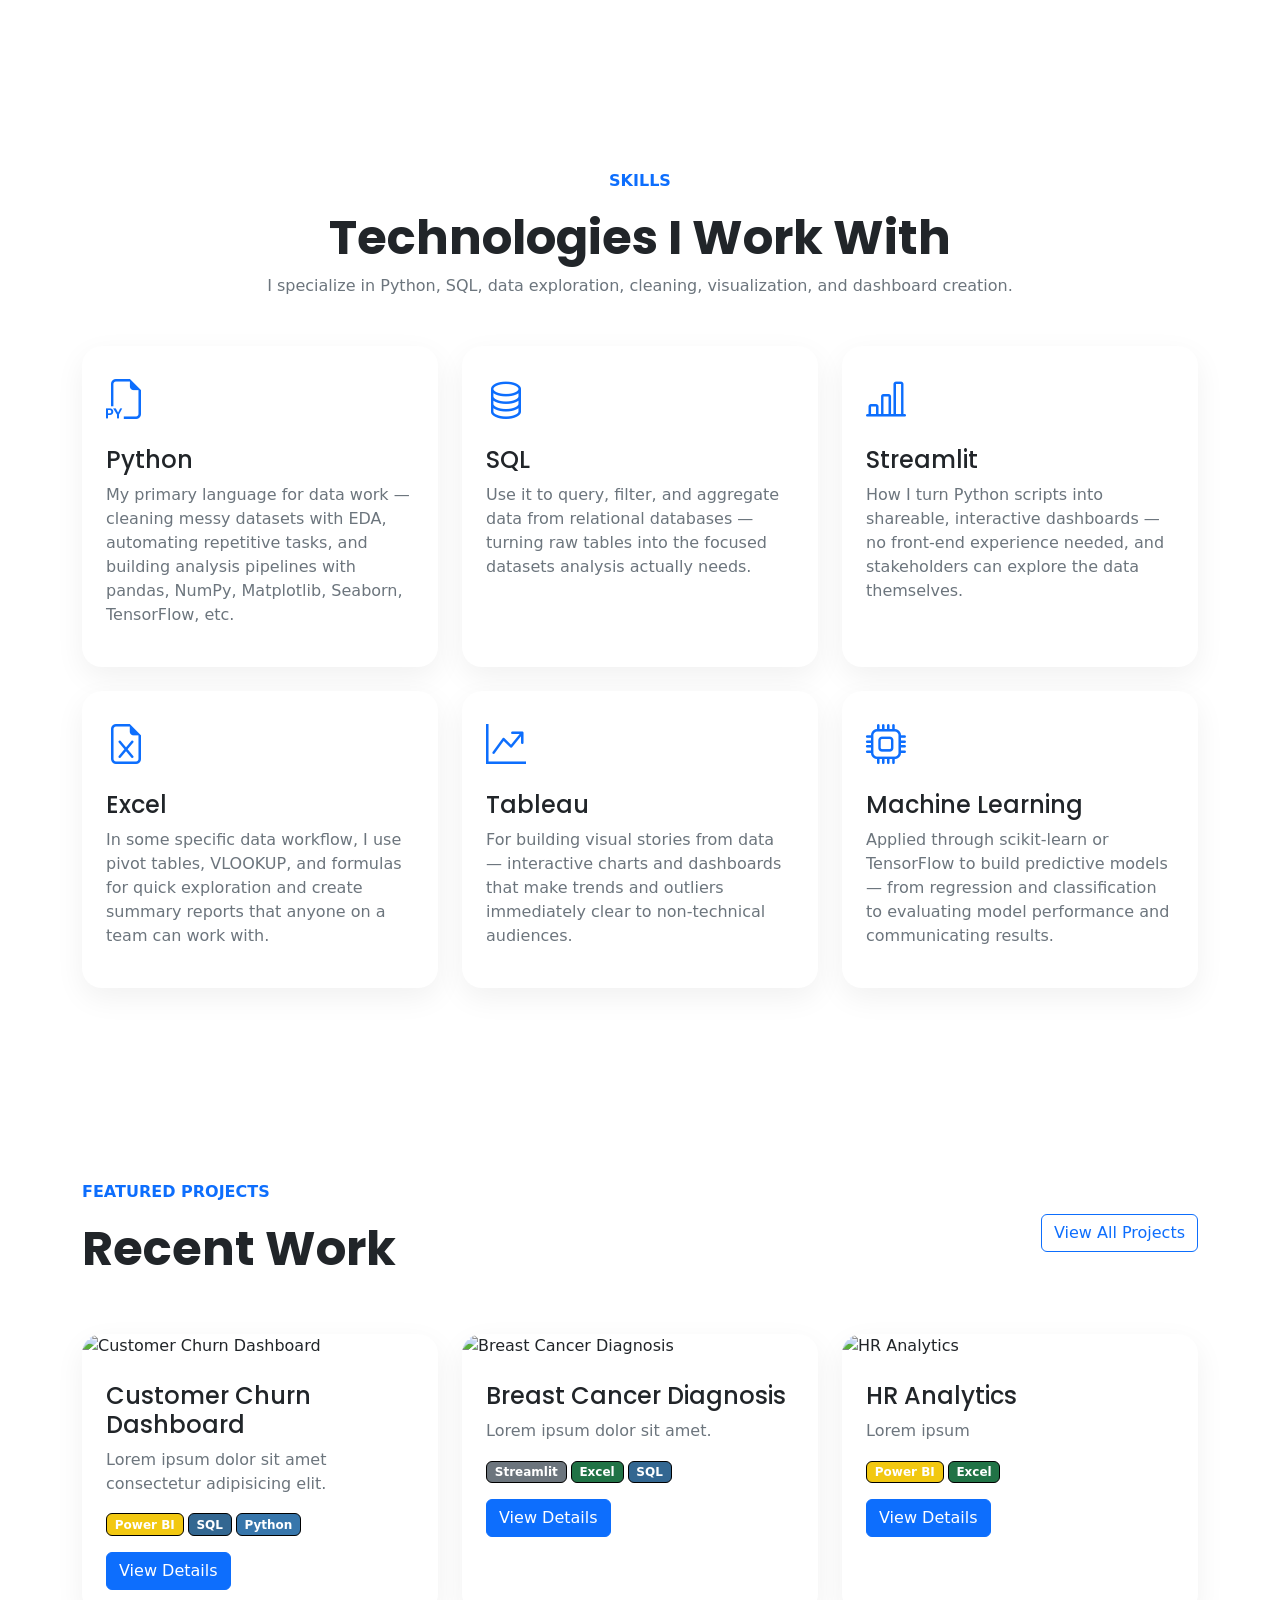
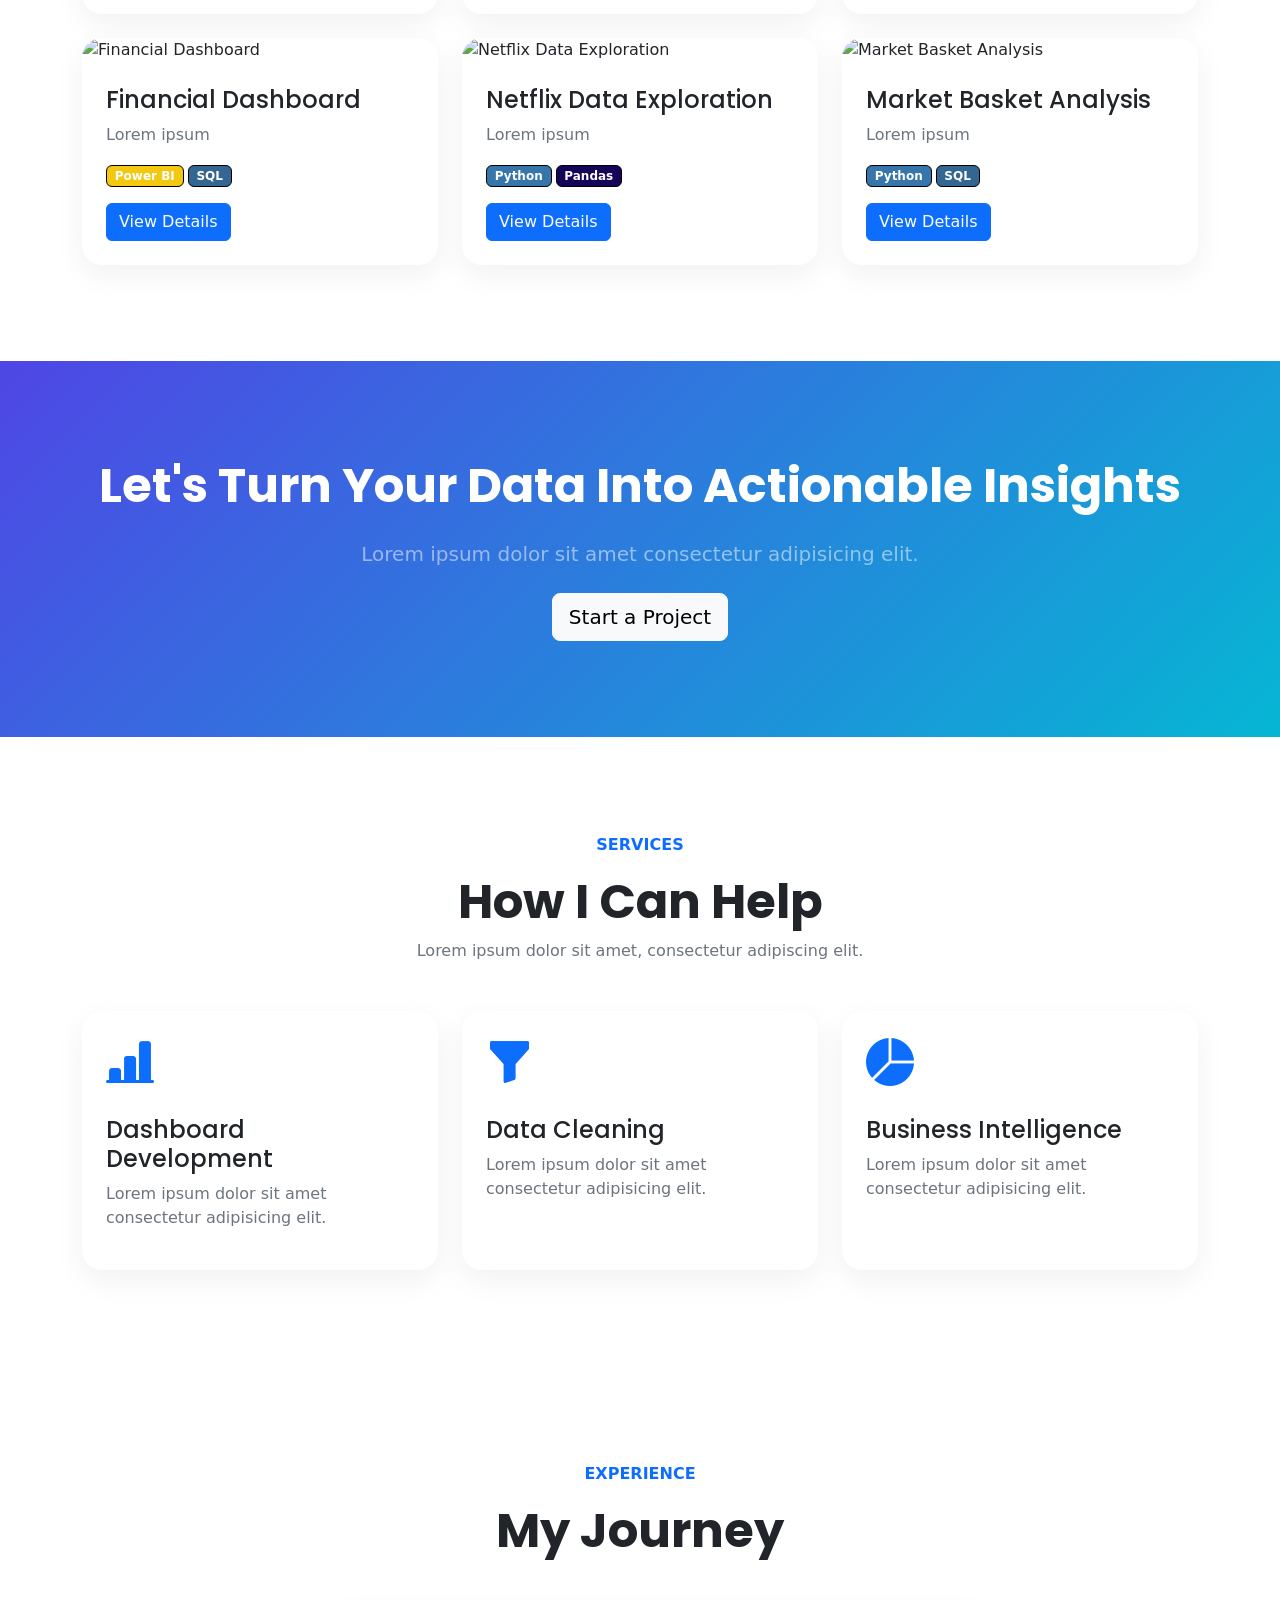
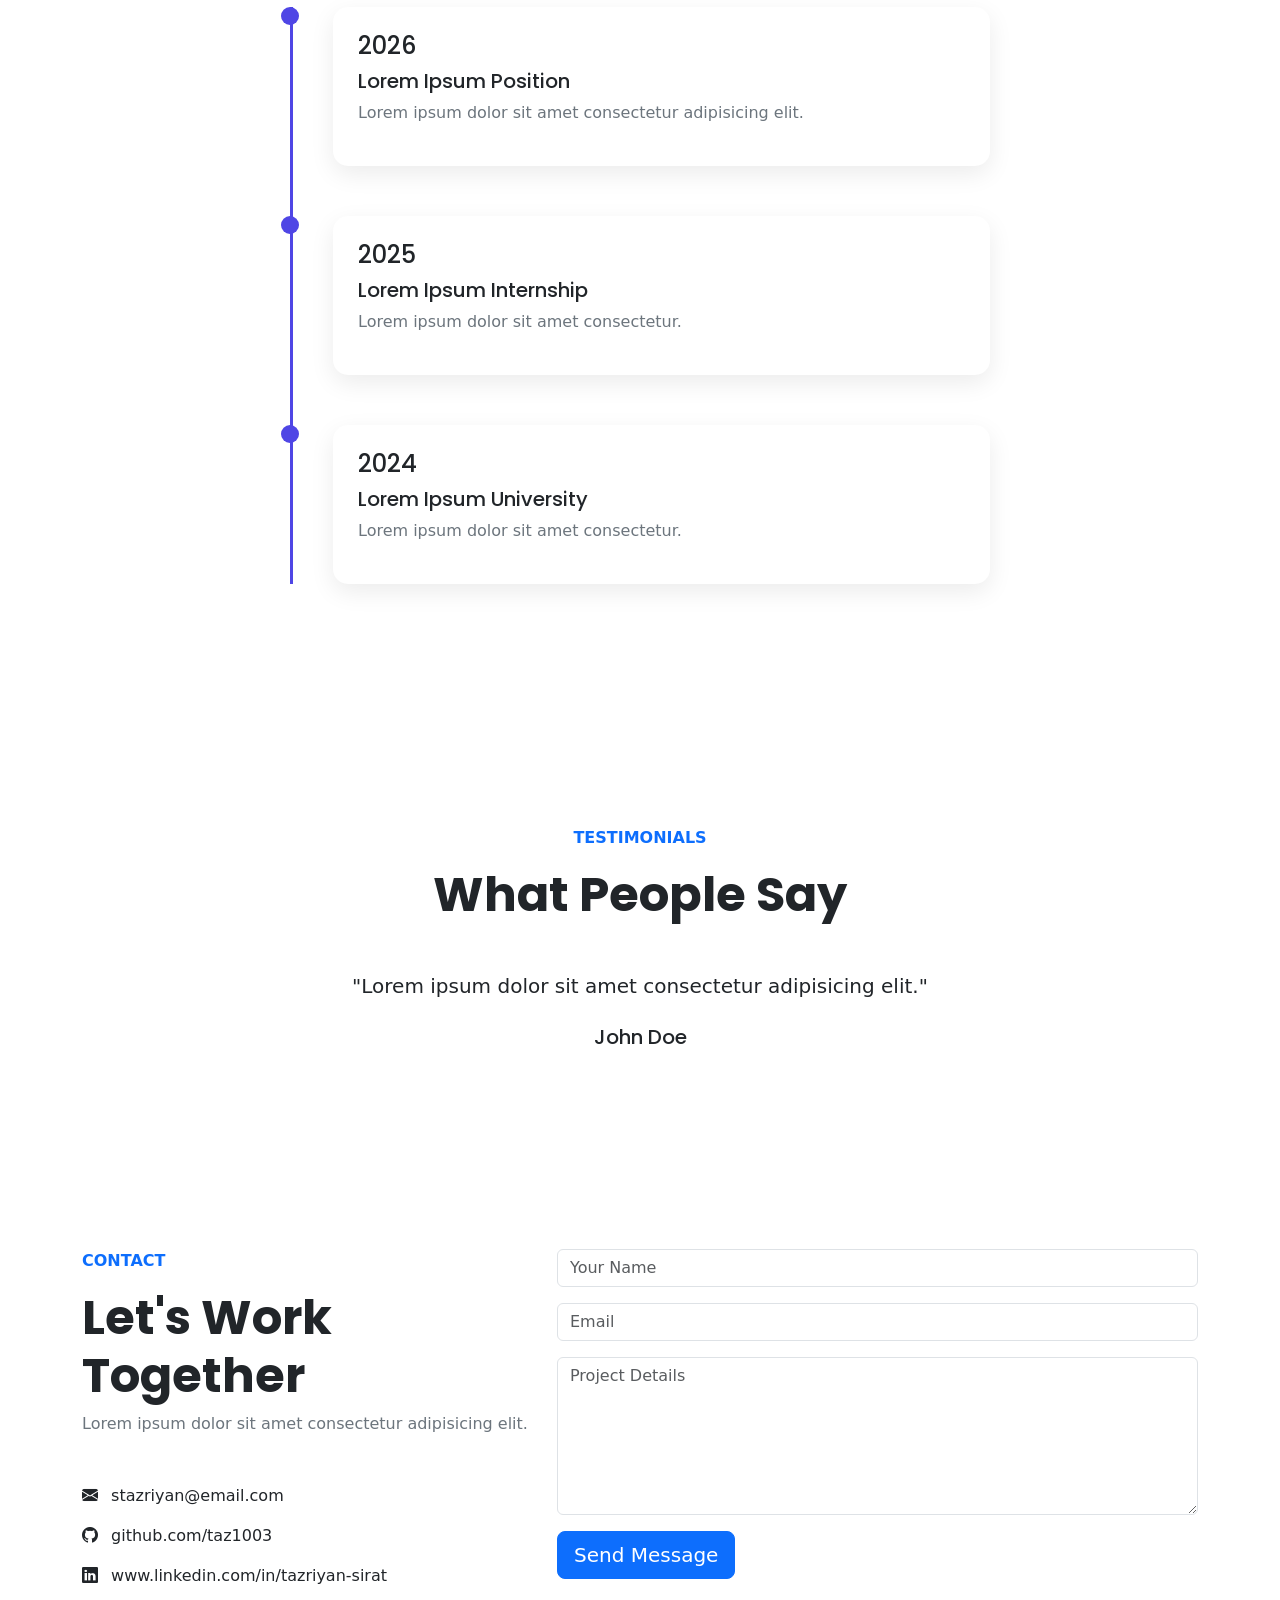
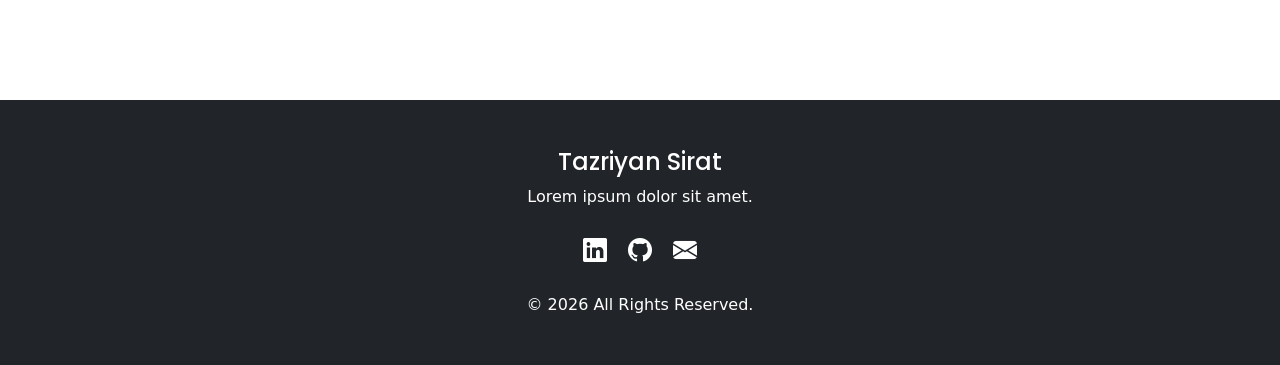
==== commit 03e3f61d: "Add color coding to tech badges" ====
--- a/index.html
+++ b/index.html
@@ -28,7 +28,7 @@
 		<title>Tazriyan Sirat</title>
 	</head>
 	<body>
-		<!-- Navbar -->
+		<!------------------------------------------ Navbar ----------------------------------------->
 		<nav class="navbar navbar-expand-lg fixed-top bg-white shadow-sm">
 			<div class="container">
 				<a id="navbar-brand" class="navbar-brand fw-bold fs-3" href="#"> TS. </a>
@@ -65,14 +65,14 @@
 						class="btn btn-primary project-page-btn mx-lg-4"
 						data-bs-toggle="tooltip"
 						data-bs-placement="bottom"
-						title="Explore all data analytics projects">
+						title="Explore all projects">
 						View All Projects
 					</a>
 				</div>
 			</div>
 		</nav>
 
-		<!-- Hero Section -->
+		<!----------------------------- Hero Section ----------------------------------->
 		<section class="hero">
 			<div class="container">
 				<div class="row align-items-center min-vh-100">
@@ -106,7 +106,7 @@
 			</div>
 		</section>
 
-		<!-- About Section -->
+		<!----------------------------- About Section ----------------------------------->
 		<section id="about" class="py-5">
 			<div class="container py-5">
 				<div class="row align-items-center">
@@ -117,16 +117,17 @@
 					<div class="col-lg-7" data-aos="fade-left">
 						<p class="text-primary fw-semibold">ABOUT ME</p>
 
-						<h2 class="display-5 fw-bold mb-4">Turning data into meaningful insights.</h2>
+						<h2 class="display-5 fw-bold mb-4">A passion for turning data into decisions</h2>
 
 						<p class="text-secondary">
-							Lorem ipsum dolor sit amet, consectetur adipiscing elit. Sed do eiusmod tempor incididunt ut labore et dolore magna
-							aliqua.
+							I recently completed a Full Stack Software Development bootcamp at Code Institute (accredited by the University of
+							the West of Scotland), specializing in Predictive Analytics, Machine Learning, and AI. I'm hands-on with Python,
+							SQL, data exploration, cleaning, visualization, and dashboard creation.
 						</p>
 
 						<p class="text-secondary">
-							Lorem ipsum dolor sit amet consectetur adipisicing elit. Doloribus laboriosam quaerat sint quis officiis laborum
-							laudantium unde.
+							I bring 7+ years of sales experience that sharpened my communication, teamwork, and problem-solving skills. I'm now
+							eager to bring both sides of that background to a data-driven team.
 						</p>
 
 						<div class="row text-center mt-5">
@@ -155,7 +156,7 @@
 			</div>
 		</section>
 
-		<!-- Skills Section -->
+		<!----------------------------- Skills Section ----------------------------------->
 		<section id="skills" class="py-5 bg-white">
 			<div class="container py-5">
 				<div class="text-center mb-5">
@@ -163,7 +164,9 @@
 
 					<h2 class="display-5 fw-bold">Technologies I Work With</h2>
 
-					<p class="text-secondary">Lorem ipsum dolor sit amet consectetur adipisicing elit.</p>
+					<p class="text-secondary">
+						I specialize in Python, SQL, data exploration, cleaning, visualization, and dashboard creation.
+					</p>
 				</div>
 
 				<div class="row g-4">
@@ -173,7 +176,10 @@
 
 							<h4 class="mt-3">Python</h4>
 
-							<p class="text-secondary">Lorem ipsum dolor sit amet consectetur adipisicing elit.</p>
+							<p class="text-secondary">
+								My primary language for data work — cleaning messy datasets with EDA, automating repetitive tasks, and building
+								analysis pipelines with pandas, NumPy, Matplotlib, Seaborn, TensorFlow, etc.
+							</p>
 						</div>
 					</div>
 
@@ -183,7 +189,10 @@
 
 							<h4 class="mt-3">SQL</h4>
 
-							<p class="text-secondary">Lorem ipsum dolor sit amet consectetur.</p>
+							<p class="text-secondary">
+								Use it to query, filter, and aggregate data from relational databases — turning raw tables into the focused
+								datasets analysis actually needs.
+							</p>
 						</div>
 					</div>
 
@@ -193,7 +202,10 @@
 
 							<h4 class="mt-3">Streamlit</h4>
 
-							<p class="text-secondary">Lorem ipsum dolor sit amet consectetur.</p>
+							<p class="text-secondary">
+								How I turn Python scripts into shareable, interactive dashboards — no front-end experience needed, and
+								stakeholders can explore the data themselves.
+							</p>
 						</div>
 					</div>
 
@@ -203,7 +215,10 @@
 
 							<h4 class="mt-3">Excel</h4>
 
-							<p class="text-secondary">Lorem ipsum dolor sit amet consectetur.</p>
+							<p class="text-secondary">
+								In some specific data workflow, I use pivot tables, VLOOKUP, and formulas for quick exploration and create summary
+								reports that anyone on a team can work with.
+							</p>
 						</div>
 					</div>
 
@@ -213,7 +228,10 @@
 
 							<h4 class="mt-3">Tableau</h4>
 
-							<p class="text-secondary">Lorem ipsum dolor sit amet consectetur.</p>
+							<p class="text-secondary">
+								For building visual stories from data — interactive charts and dashboards that make trends and outliers
+								immediately clear to non-technical audiences.
+							</p>
 						</div>
 					</div>
 
@@ -223,59 +241,17 @@
 
 							<h4 class="mt-3">Machine Learning</h4>
 
-							<p class="text-secondary">Lorem ipsum dolor sit amet consectetur.</p>
-						</div>
-					</div>
-				</div>
-			</div>
-		</section>
-
-		<!-- Services Section -->
-		<section id="services" class="py-5">
-			<div class="container py-5">
-				<div class="text-center mb-5">
-					<p class="text-primary fw-semibold">SERVICES</p>
-
-					<h2 class="display-5 fw-bold">How I Can Help</h2>
-
-					<p class="text-secondary">Lorem ipsum dolor sit amet, consectetur adipiscing elit.</p>
-				</div>
-
-				<div class="row g-4">
-					<div class="col-lg-4">
-						<div class="service-card p-4 h-100">
-							<i class="bi bi-bar-chart-line-fill display-5 text-primary"></i>
-
-							<h4 class="mt-4">Dashboard Development</h4>
-
-							<p class="text-secondary">Lorem ipsum dolor sit amet consectetur adipisicing elit.</p>
-						</div>
-					</div>
-
-					<div class="col-lg-4">
-						<div class="service-card p-4 h-100">
-							<i class="bi bi-funnel-fill display-5 text-primary"></i>
-
-							<h4 class="mt-4">Data Cleaning</h4>
-
-							<p class="text-secondary">Lorem ipsum dolor sit amet consectetur adipisicing elit.</p>
-						</div>
-					</div>
-
-					<div class="col-lg-4">
-						<div class="service-card p-4 h-100">
-							<i class="bi bi-pie-chart-fill display-5 text-primary"></i>
-
-							<h4 class="mt-4">Business Intelligence</h4>
-
-							<p class="text-secondary">Lorem ipsum dolor sit amet consectetur adipisicing elit.</p>
-						</div>
-					</div>
-				</div>
-			</div>
-		</section>
-
-		<!-- Projects Section -->
+							<p class="text-secondary">
+								Applied through scikit-learn or TensorFlow to build predictive models — from regression and classification to
+								evaluating model performance and communicating results.
+							</p>
+						</div>
+					</div>
+				</div>
+			</div>
+		</section>
+
+		<!----------------------------- Projects Section ----------------------------------->
 		<section id="projects" class="py-5 bg-white">
 			<div class="container py-5">
 				<div class="d-flex justify-content-between align-items-center flex-wrap mb-5">
@@ -299,7 +275,7 @@
 			</div>
 		</section>
 
-		<!-- Call to Action Section -->
+		<!----------------------------- Call to Action Section ----------------------------------->
 		<section class="cta-section py-5">
 			<div class="container">
 				<div class="text-center py-5">
@@ -312,7 +288,52 @@
 			</div>
 		</section>
 
-		<!-- Experience Section -->
+		<!----------------------------- Services Section ----------------------------------->
+		<section id="services" class="py-5">
+			<div class="container py-5">
+				<div class="text-center mb-5">
+					<p class="text-primary fw-semibold">SERVICES</p>
+
+					<h2 class="display-5 fw-bold">How I Can Help</h2>
+
+					<p class="text-secondary">Lorem ipsum dolor sit amet, consectetur adipiscing elit.</p>
+				</div>
+
+				<div class="row g-4">
+					<div class="col-lg-4">
+						<div class="service-card p-4 h-100">
+							<i class="bi bi-bar-chart-line-fill display-5 text-primary"></i>
+
+							<h4 class="mt-4">Dashboard Development</h4>
+
+							<p class="text-secondary">Lorem ipsum dolor sit amet consectetur adipisicing elit.</p>
+						</div>
+					</div>
+
+					<div class="col-lg-4">
+						<div class="service-card p-4 h-100">
+							<i class="bi bi-funnel-fill display-5 text-primary"></i>
+
+							<h4 class="mt-4">Data Cleaning</h4>
+
+							<p class="text-secondary">Lorem ipsum dolor sit amet consectetur adipisicing elit.</p>
+						</div>
+					</div>
+
+					<div class="col-lg-4">
+						<div class="service-card p-4 h-100">
+							<i class="bi bi-pie-chart-fill display-5 text-primary"></i>
+
+							<h4 class="mt-4">Business Intelligence</h4>
+
+							<p class="text-secondary">Lorem ipsum dolor sit amet consectetur adipisicing elit.</p>
+						</div>
+					</div>
+				</div>
+			</div>
+		</section>
+
+		<!----------------------------- Experience Section ----------------------------------->
 		<section id="experience" class="py-5">
 			<div class="container py-5">
 				<div class="text-center mb-5">
@@ -361,7 +382,7 @@
 			</div>
 		</section>
 
-		<!-- Testimonials Section -->
+		<!----------------------------- Testimonials Section ----------------------------------->
 		<section class="py-5 bg-white">
 			<div class="container py-5">
 				<div class="text-center mb-5">
@@ -408,7 +429,7 @@
 			</div>
 		</section>
 
-		<!-- Contact Section -->
+		<!----------------------------- Contact Section ----------------------------------->
 		<section id="contact" class="py-5">
 			<div class="container py-5">
 				<div class="row">
@@ -461,7 +482,7 @@
 			</div>
 		</section>
 
-		<!-- Bootstrap modal for project details -->
+		<!---------------------------------- Bootstrap modal for project details ------------------------->
 		<div class="modal fade" id="projectModal" tabindex="-1">
 			<div class="modal-dialog modal-xl modal-dialog-centered">
 				<div class="modal-content">
@@ -498,7 +519,7 @@
 			</div>
 		</div>
 
-		<!-- Footer -->
+		<!--------------------------------------- Footer ----------------------------------->
 		<footer class="bg-dark text-white py-5">
 			<div class="container text-center">
 				<h4>Tazriyan Sirat</h4>
--- a/assets/css/style.css
+++ b/assets/css/style.css
@@ -12,9 +12,7 @@
 
 body {
 	font-family: "Inter", sans-serif;
-
 	background: var(--bg);
-
 	color: var(--text);
 }
 
@@ -37,17 +35,15 @@
 
 .project-page-btn {
 	border-radius: 50px;
-
 	padding: 10px 24px;
-
 	font-weight: 600;
-
 	transition: all 0.3s ease;
+	background: linear-gradient(90deg, #06b6d4, #4f46e5);
 }
 
 .project-page-btn:hover {
 	transform: translateY(-2px);
-
+	background: linear-gradient(90deg, #2ba7bd, #413bb5);
 	box-shadow: 0 10px 25px rgba(79, 70, 229, 0.25);
 }
 
@@ -57,7 +53,6 @@
 
 .btn {
 	border-radius: 50px;
-
 	padding: 0.9rem 1.8rem;
 }
 
@@ -81,17 +76,13 @@
 
 .skill-card {
 	background: white;
-
-	border-radius: 20px;
-
+	border-radius: 20px;
 	transition: 0.35s;
-
 	box-shadow: 0 10px 30px rgba(0, 0, 0, 0.06);
 }
 
 .skill-card:hover {
 	transform: translateY(-10px);
-
 	box-shadow: 0 20px 40px rgba(0, 0, 0, 0.12);
 }
 
@@ -109,50 +100,94 @@
 
 .service-card {
 	background: white;
-
-	border-radius: 20px;
-
+	border-radius: 20px;
 	box-shadow: 0 10px 30px rgba(0, 0, 0, 0.06);
-
 	transition: 0.35s;
 }
 
 .service-card:hover {
 	transform: translateY(-10px);
-
 	box-shadow: 0 20px 40px rgba(0, 0, 0, 0.12);
 }
 
 .project-card {
 	background: white;
-
-	border-radius: 20px;
-
+	border-radius: 20px;
 	overflow: hidden;
-
 	transition: 0.35s;
-
 	box-shadow: 0 10px 30px rgba(0, 0, 0, 0.06);
 }
 
 .project-card:hover {
 	transform: translateY(-10px);
-
 	box-shadow: 0 20px 45px rgba(0, 0, 0, 0.12);
 }
 
 .project-card img {
 	height: 220px;
-
 	width: 100%;
-
 	object-fit: cover;
 }
 
 .badge {
 	margin-right: 6px;
-
+	border: 1px solid #000;
 	padding: 8px 12px;
+}
+
+.badge-python {
+	background: #3776ab;
+	color: white;
+}
+
+.badge-sql {
+	background: #336791;
+	color: white;
+}
+
+.badge-powerbi {
+	background: #f2c811;
+	color: #222;
+}
+
+.badge-excel {
+	background: #217346;
+	color: white;
+}
+
+.badge-pandas {
+	background: #150458;
+	color: white;
+}
+
+.badge-numpy {
+	background: #4dabcf;
+	color: white;
+}
+
+.badge-tableau {
+	background: #e97627;
+	color: white;
+}
+
+.badge-bootstrap {
+	background: #7952b3;
+	color: white;
+}
+
+.badge-javascript {
+	background: #f7df1e;
+	color: #222;
+}
+
+.badge-html {
+	background: #e34f26;
+	color: white;
+}
+
+.badge-css {
+	background: #1572b6;
+	color: white;
 }
 
 .cta-section {
@@ -161,69 +196,45 @@
 
 .timeline {
 	max-width: 700px;
-
 	margin: auto;
-
 	position: relative;
-
 	padding-left: 40px;
-
 	border-left: 3px solid var(--primary);
 }
 
 .timeline-item {
 	position: relative;
-
 	margin-bottom: 50px;
 }
 
 .timeline-dot {
 	position: absolute;
-
 	left: -52px;
-
 	width: 18px;
-
 	height: 18px;
-
 	background: var(--primary);
-
 	border-radius: 50%;
 }
 
 .timeline-content {
 	background: white;
-
 	padding: 25px;
-
 	border-radius: 15px;
-
 	box-shadow: 0 8px 25px rgba(0, 0, 0, 0.08);
 }
 
 #topBtn {
 	position: fixed;
-
 	bottom: 25px;
-
 	right: 25px;
-
 	width: 50px;
-
 	height: 50px;
-
 	border: none;
-
 	border-radius: 50%;
-
 	background: var(--primary);
-
-	color: white;
-
+	color: white;
 	display: none;
-
 	z-index: 999;
-
 	box-shadow: 0 10px 30px rgba(0, 0, 0, 0.2);
 }
 
@@ -235,7 +246,6 @@
 
 .project-hero {
 	padding: 120px 0 80px;
-
 	background: radial-gradient(circle at top, #dbeafe, transparent), #f7f8fa;
 }
 
@@ -245,7 +255,6 @@
 
 .filter-btn {
 	border-radius: 50px;
-
 	padding: 10px 24px;
 }
 
@@ -255,7 +264,6 @@
 
 .project-card img {
 	height: 240px;
-
 	object-fit: cover;
 }
 
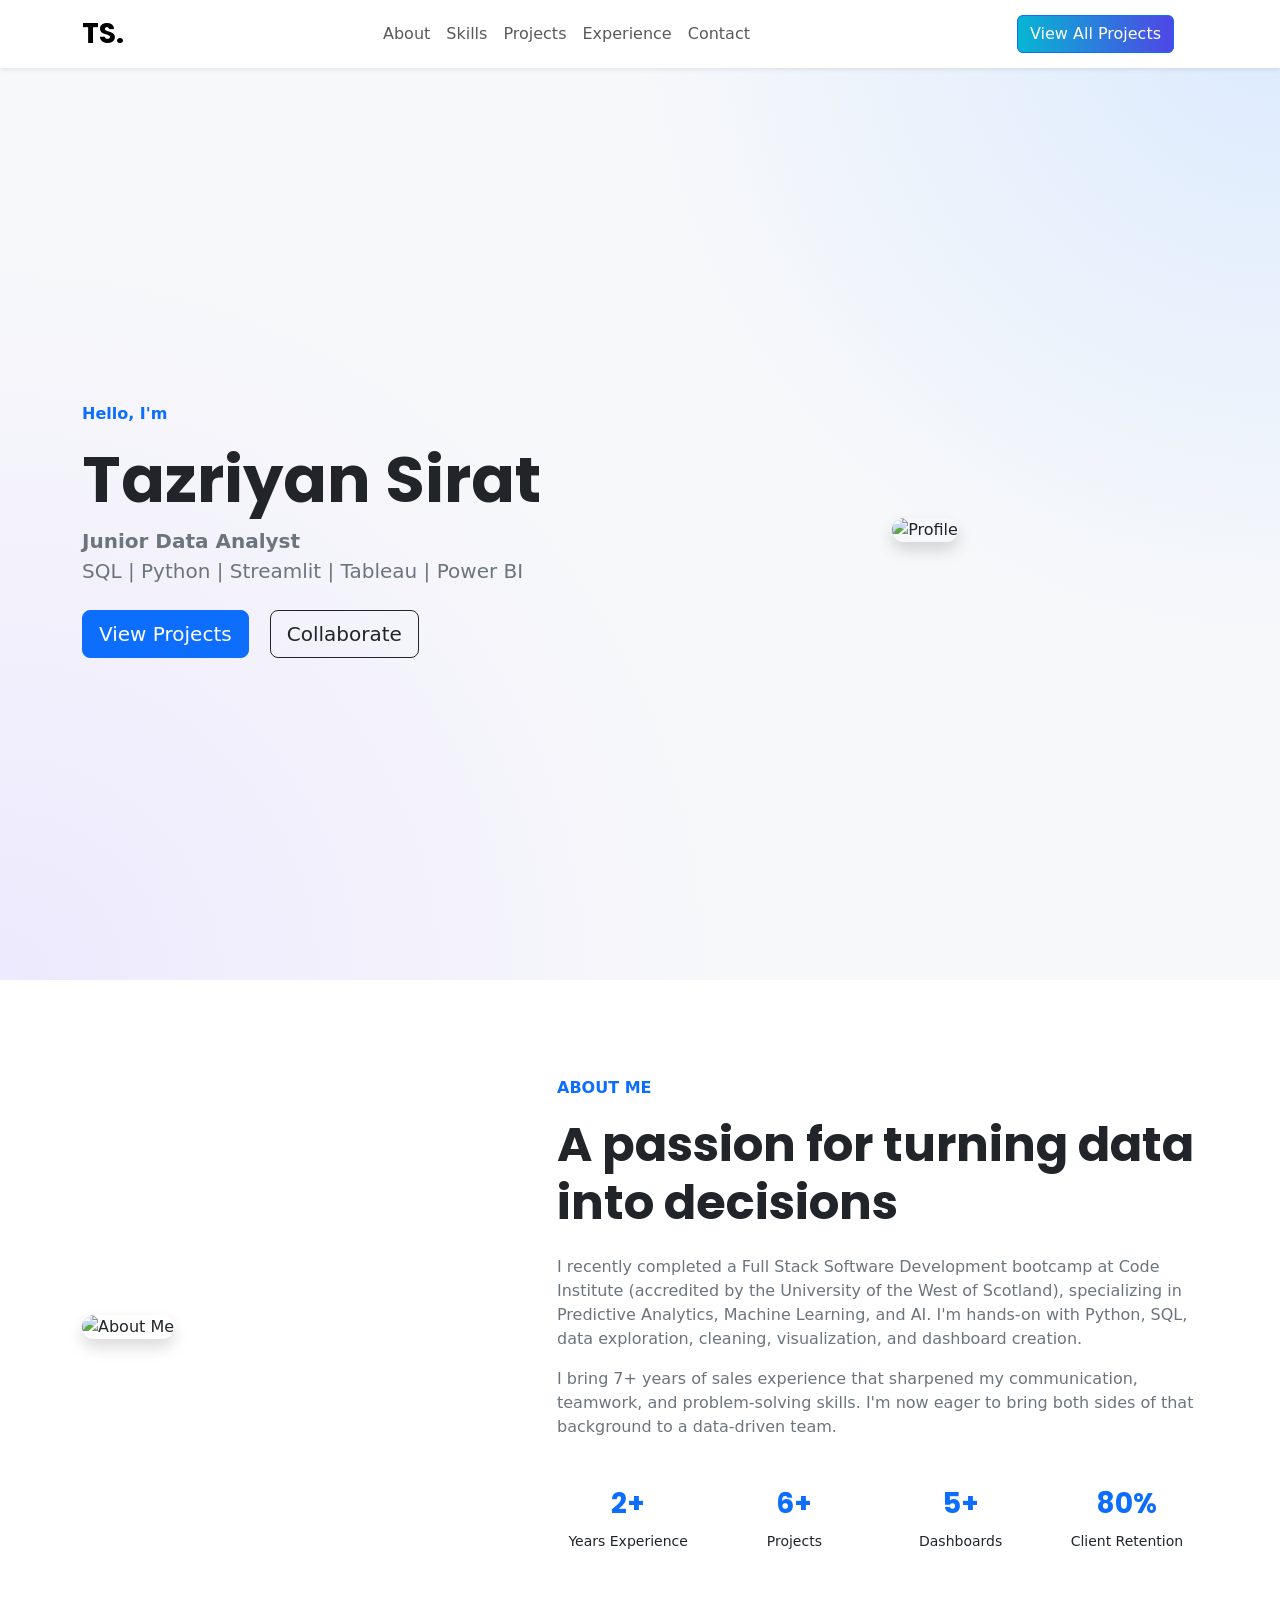
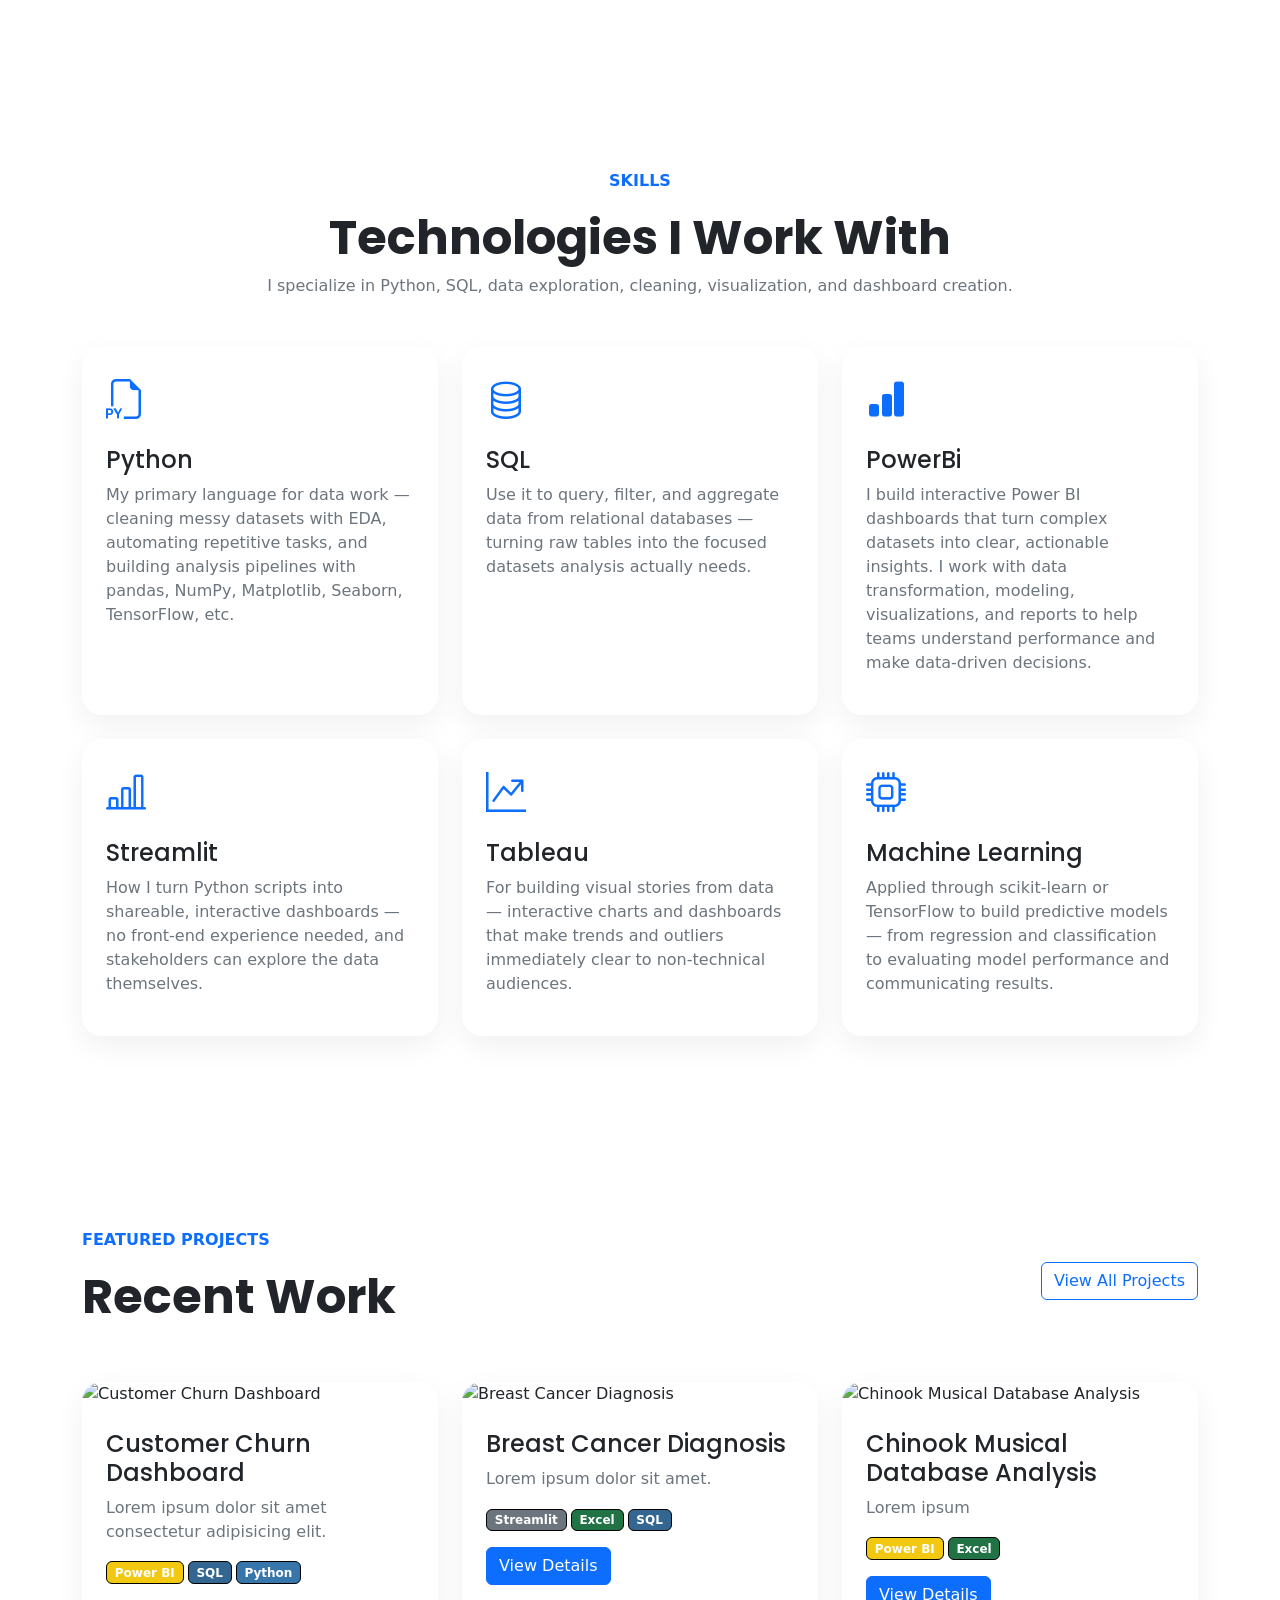
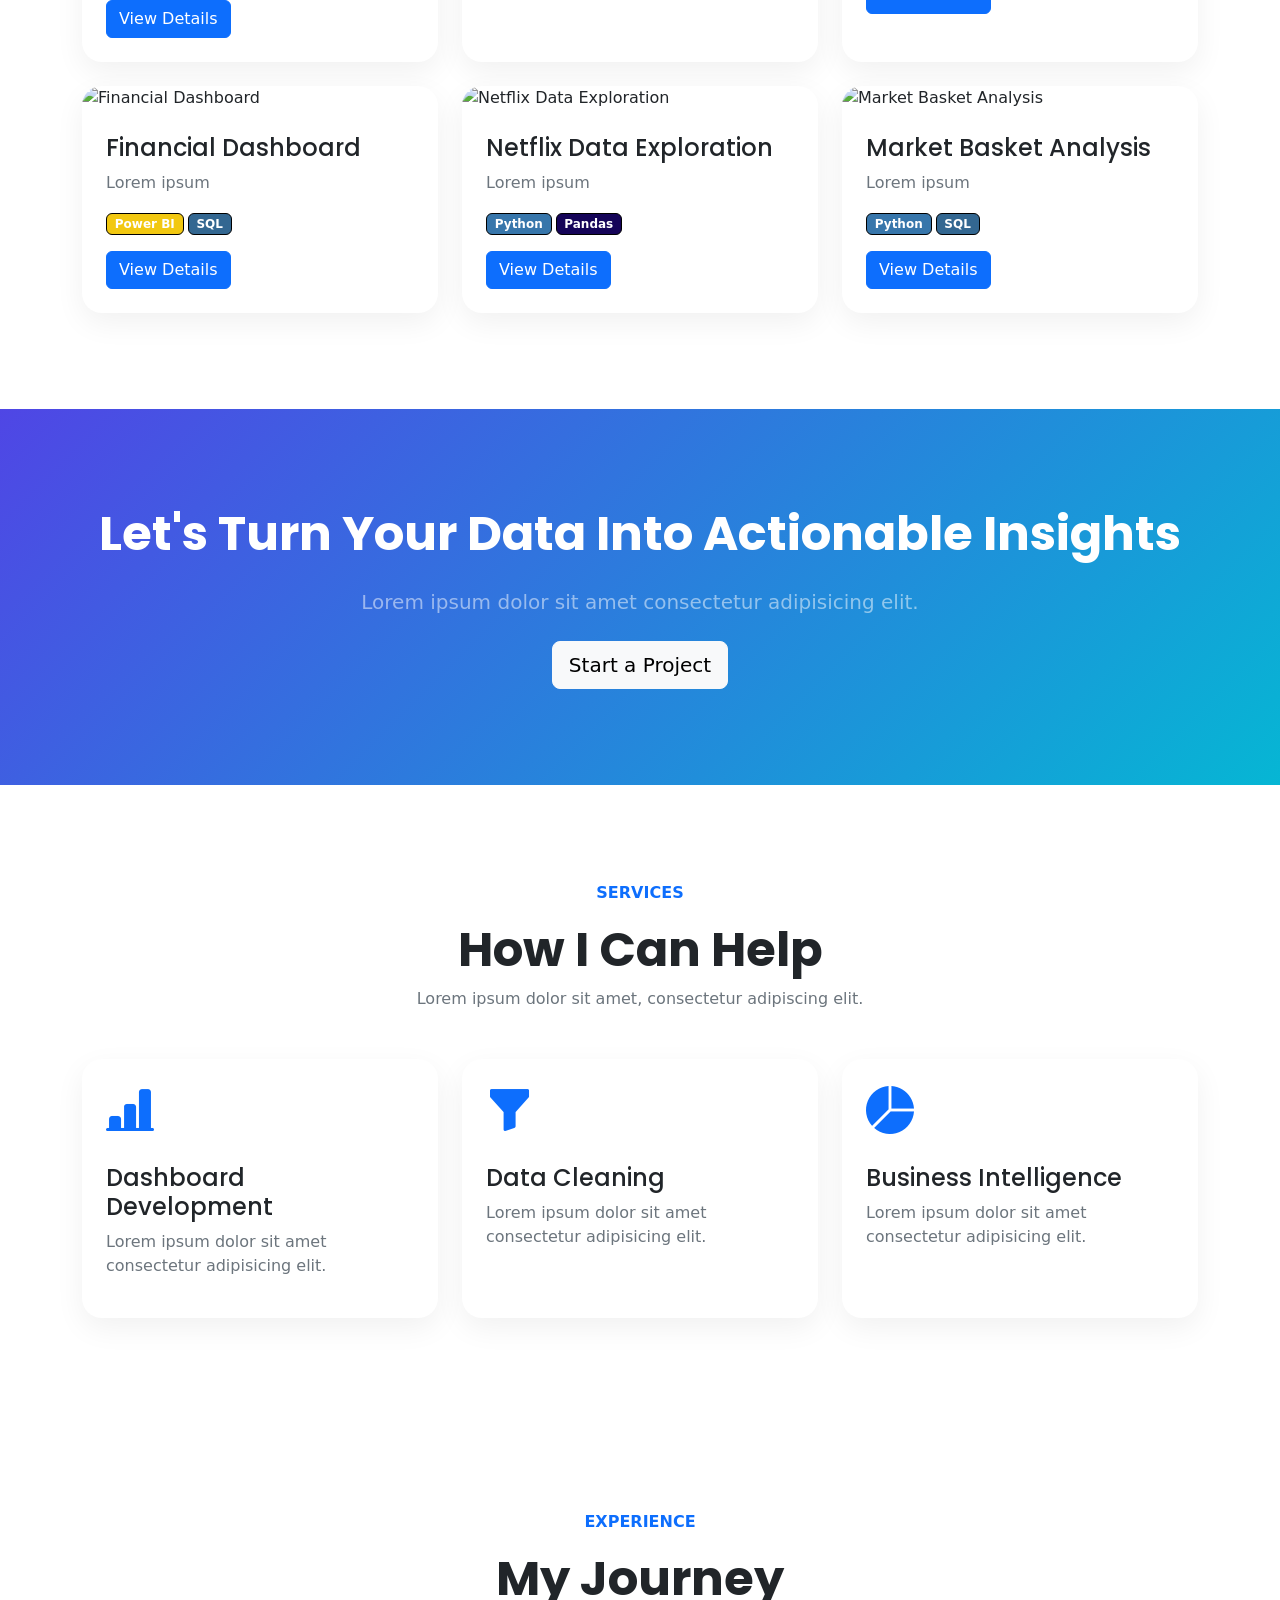
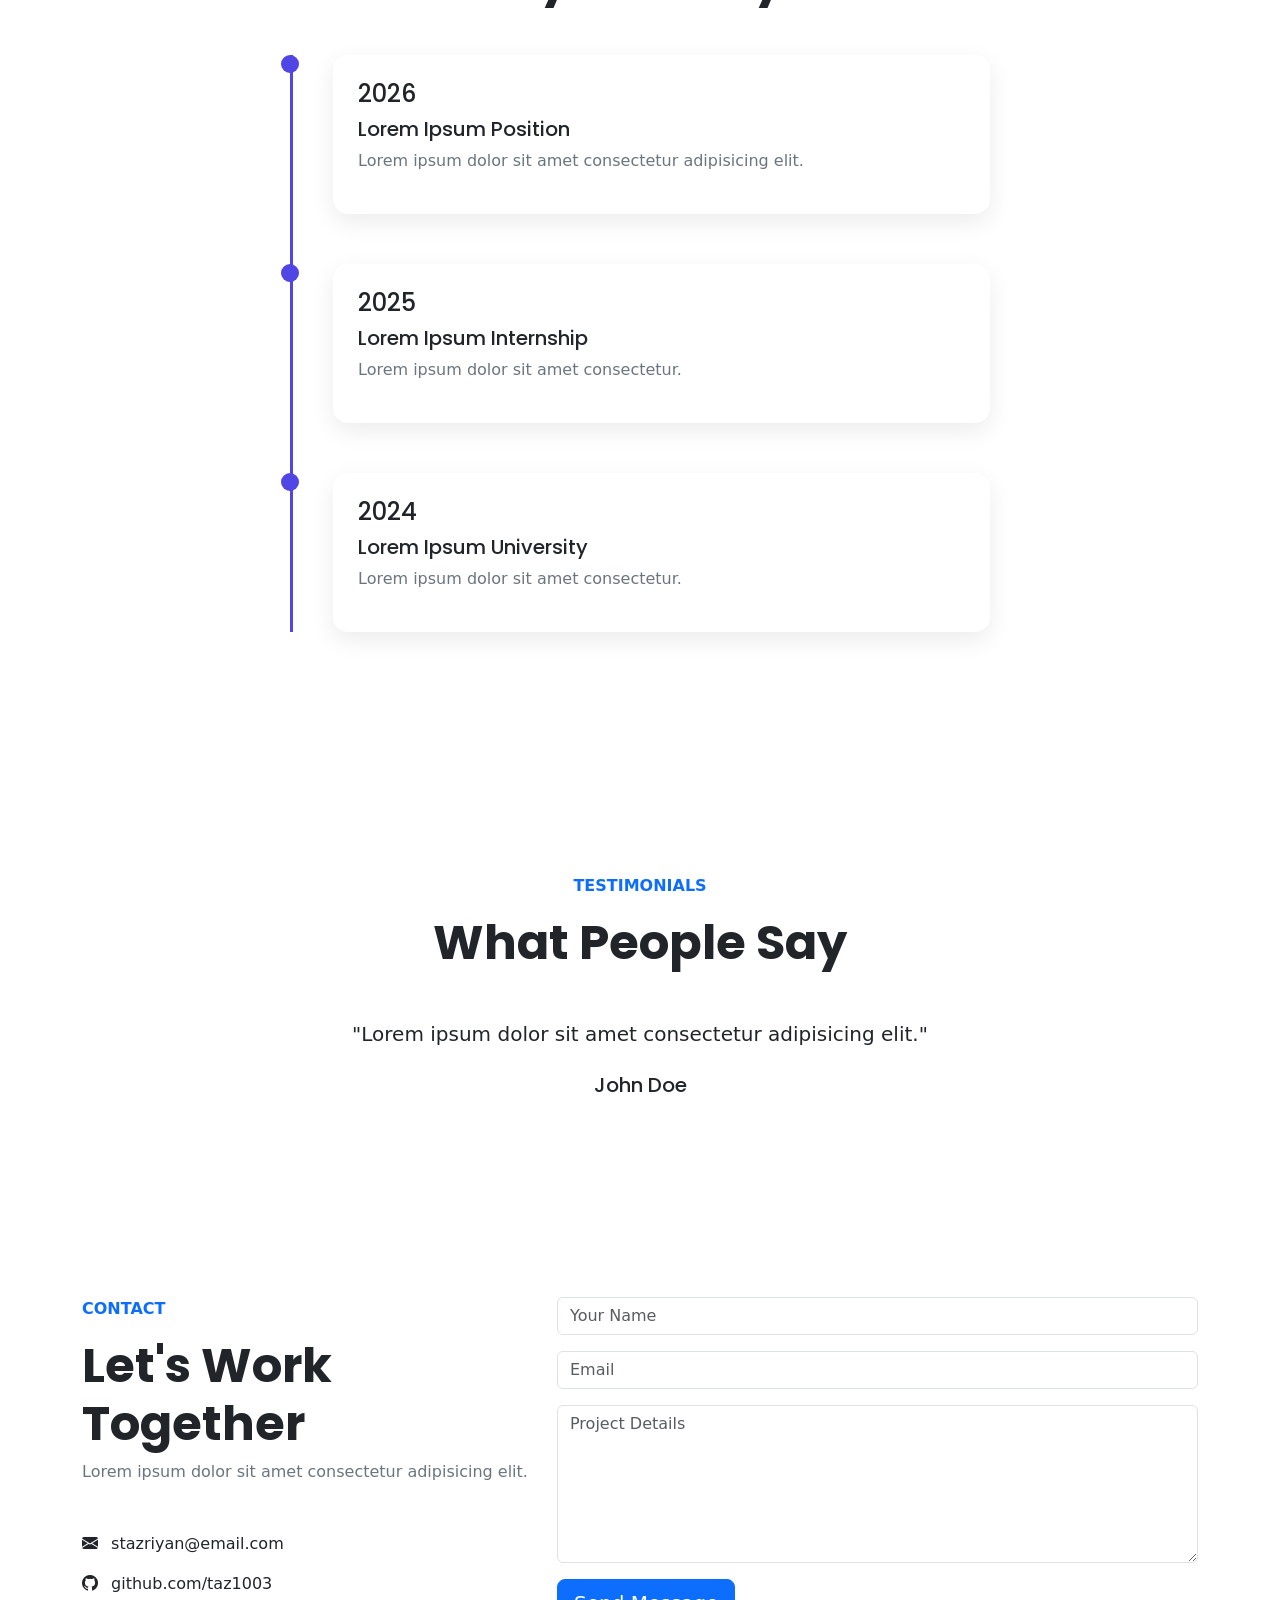
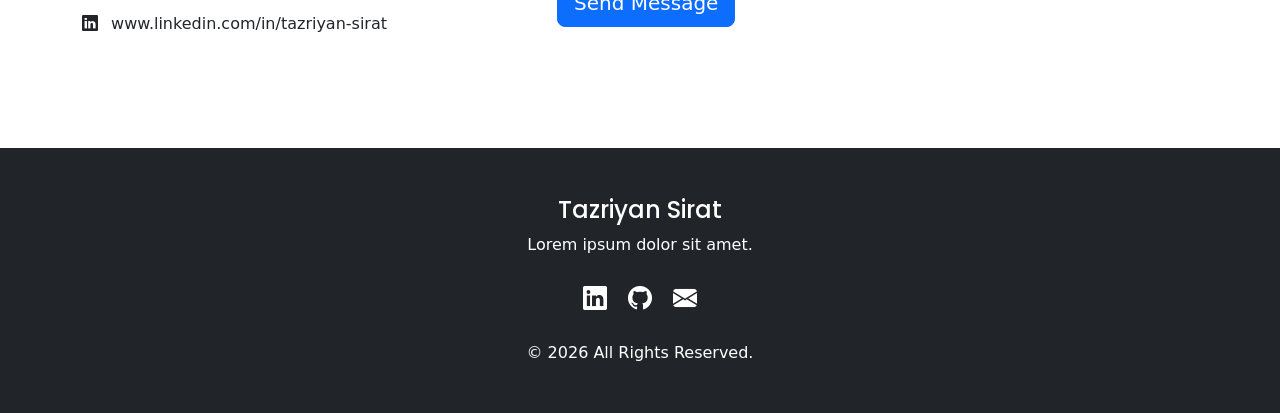
==== commit 8f7b3802: "Fix emailjs error" ====
--- a/index.html
+++ b/index.html
@@ -3,7 +3,7 @@
 	<head>
 		<meta charset="UTF-8" />
 		<meta name="viewport" content="width=device-width, initial-scale=1.0" />
-		<link rel="manifest" href="/site.webmanifest" />
+		<!-- <link rel="manifest" href="/site.webmanifest" /> -->
 		<link rel="stylesheet" href="assets/css/style.css" />
 		<!-- Google Fonts -->
 		<link rel="preconnect" href="https://fonts.googleapis.com" />
@@ -198,6 +198,20 @@
 
 					<div class="col-md-6 col-lg-4">
 						<div class="skill-card p-4 h-100">
+							<i class="bi bi-bar-chart-fill fs-1 text-primary"></i>
+
+							<h4 class="mt-3">PowerBi</h4>
+
+							<p class="text-secondary">
+								I build interactive Power BI dashboards that turn complex datasets into clear, actionable insights. I work with
+								data transformation, modeling, visualizations, and reports to help teams understand performance and make
+								data-driven decisions.
+							</p>
+						</div>
+					</div>
+
+					<div class="col-md-6 col-lg-4">
+						<div class="skill-card p-4 h-100">
 							<i class="bi bi-bar-chart-line fs-1 text-primary"></i>
 
 							<h4 class="mt-3">Streamlit</h4>
@@ -205,19 +219,6 @@
 							<p class="text-secondary">
 								How I turn Python scripts into shareable, interactive dashboards — no front-end experience needed, and
 								stakeholders can explore the data themselves.
-							</p>
-						</div>
-					</div>
-
-					<div class="col-md-6 col-lg-4">
-						<div class="skill-card p-4 h-100">
-							<i class="bi bi-file-earmark-excel fs-1 text-primary"></i>
-
-							<h4 class="mt-3">Excel</h4>
-
-							<p class="text-secondary">
-								In some specific data workflow, I use pivot tables, VLOOKUP, and formulas for quick exploration and create summary
-								reports that anyone on a team can work with.
 							</p>
 						</div>
 					</div>
@@ -559,12 +560,12 @@
 		<script src="https://unpkg.com/aos@2.3.4/dist/aos.js"></script>
 
 		<!-- THEN your scripts -->
+		<script src="assets/js/script.js"></script>
 		<script src="assets/js/cloudinary.js"></script>
 		<script src="assets/js/projects-data.js"></script>
 		<script src="assets/js/projects.js"></script>
 		<script src="assets/js/email.js"></script>
 		<script src="assets/js/ui.js"></script>
-		<script src="assets/js/script.js"></script>
 
 		<script>
 			AOS.init({
--- a/assets/css/style.css
+++ b/assets/css/style.css
@@ -176,7 +176,7 @@
 }
 
 .badge-javascript {
-	background: #f7df1e;
+	background: #f7de1e9a;
 	color: #222;
 }
 
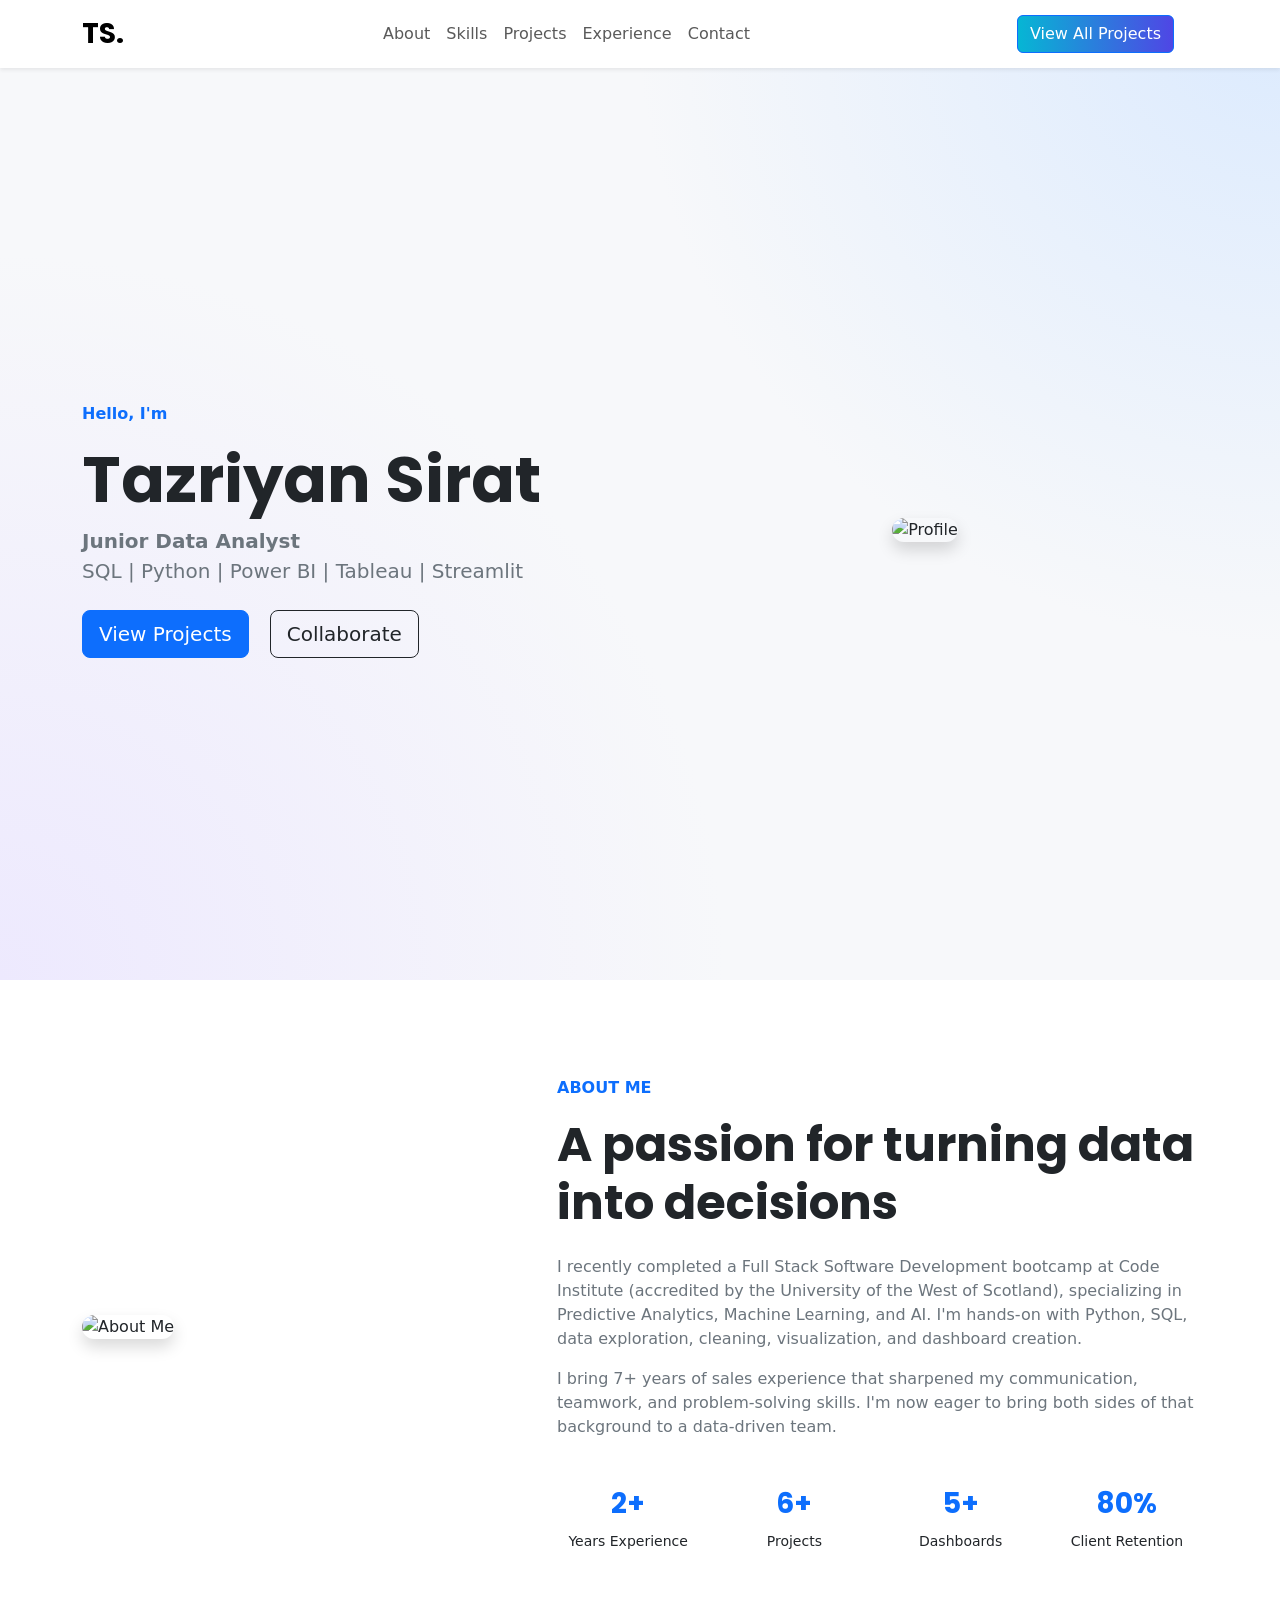
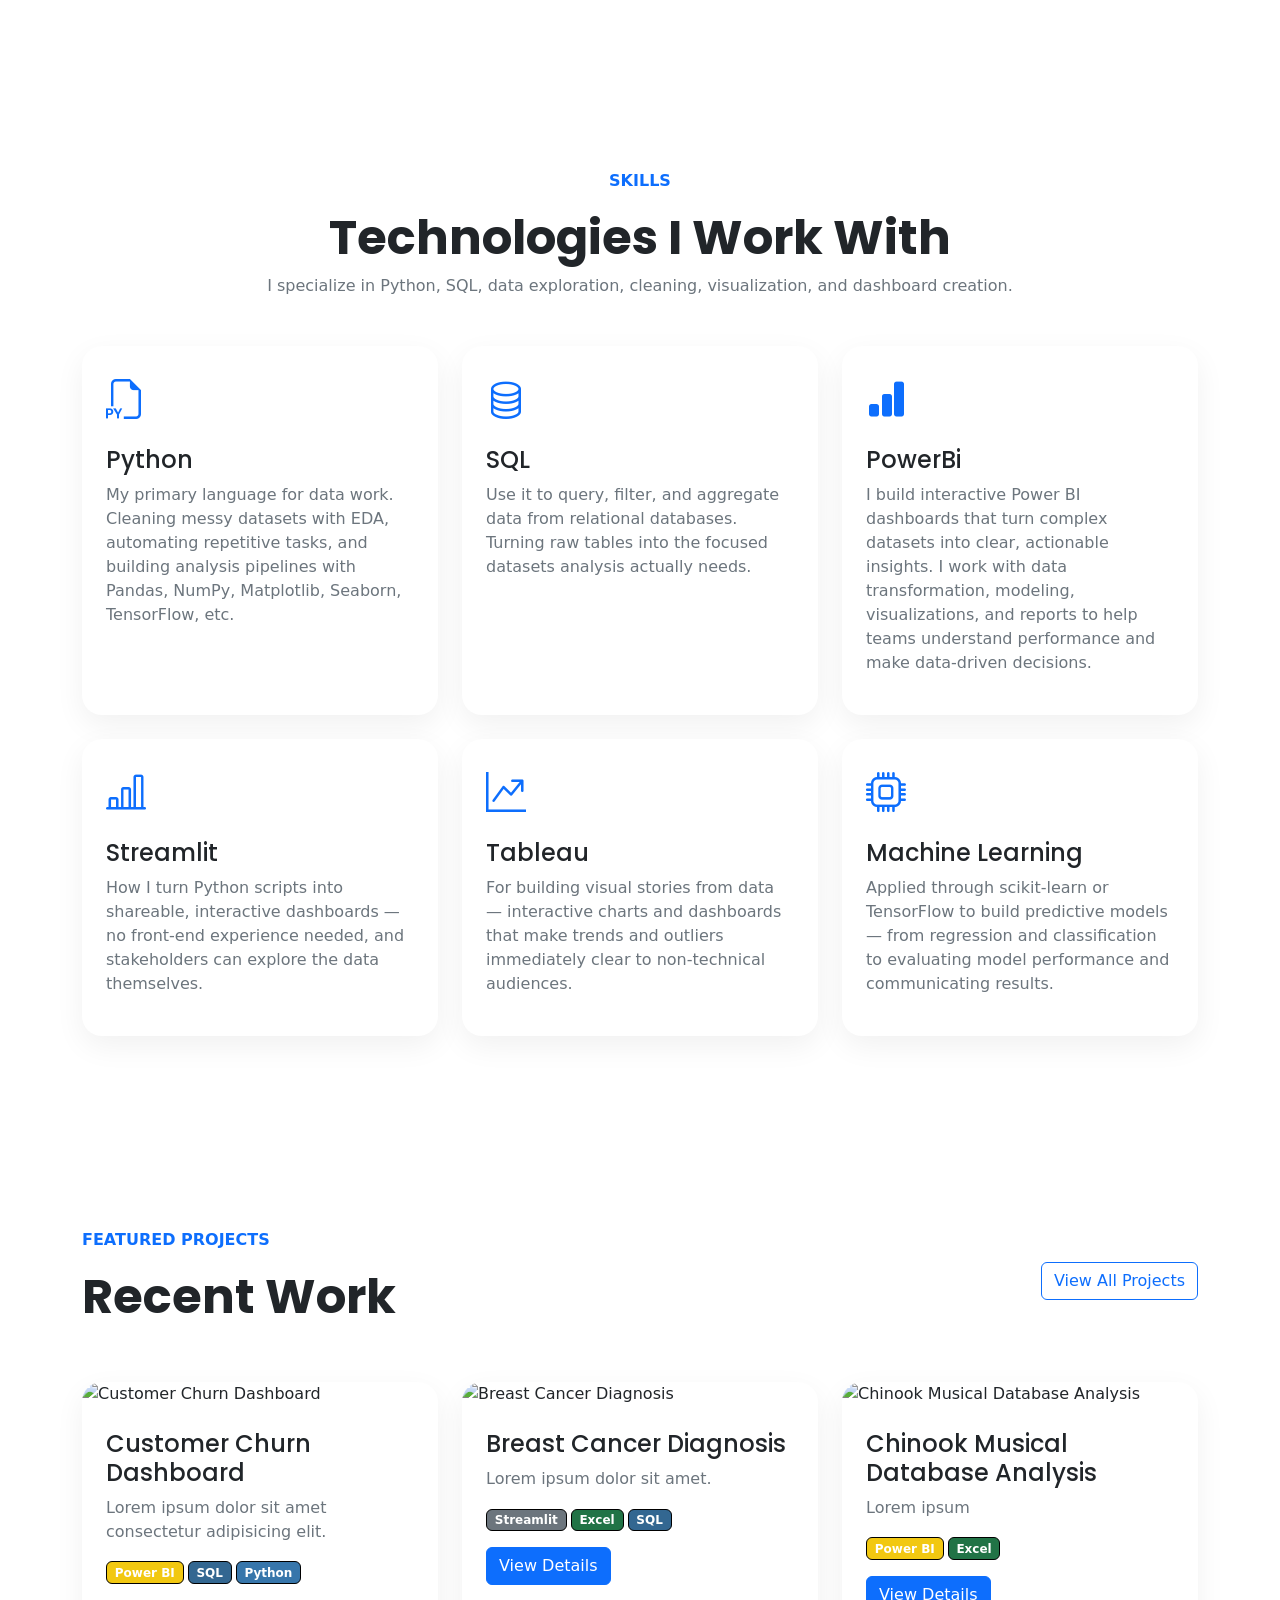
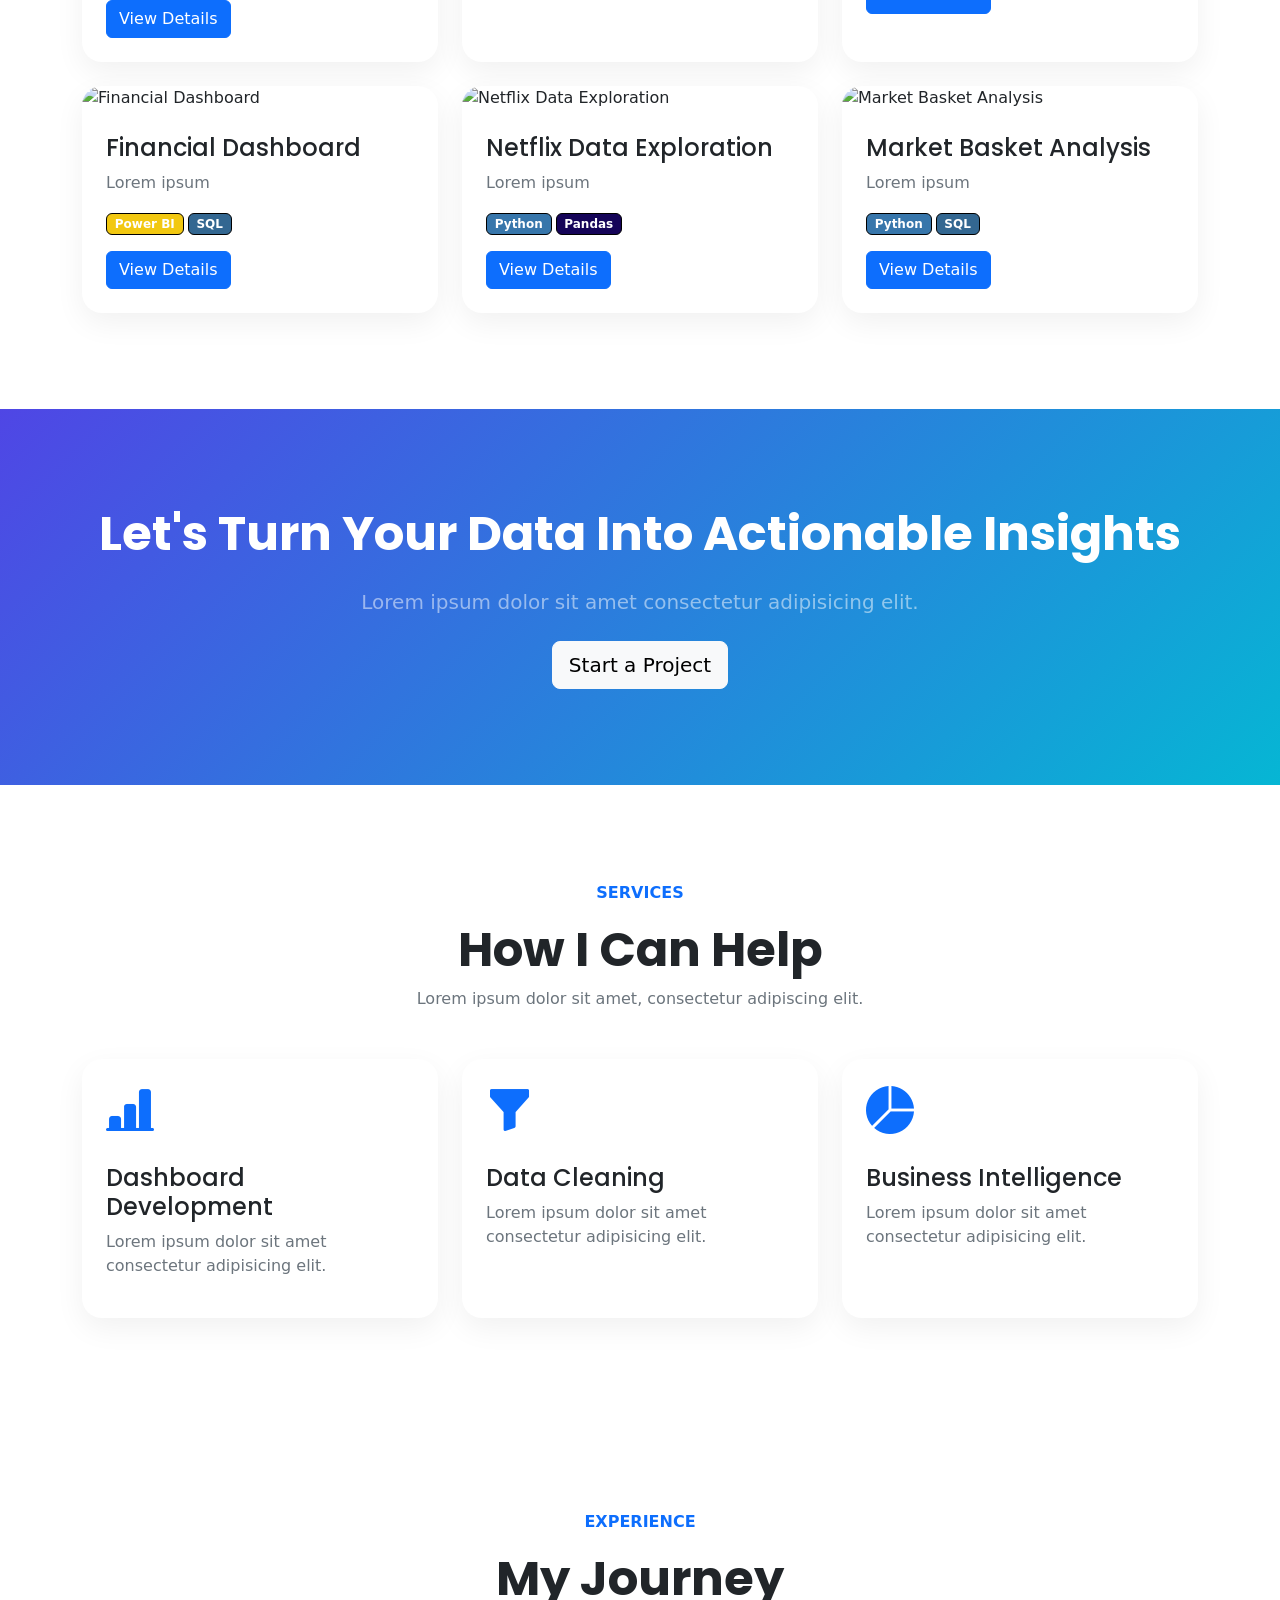
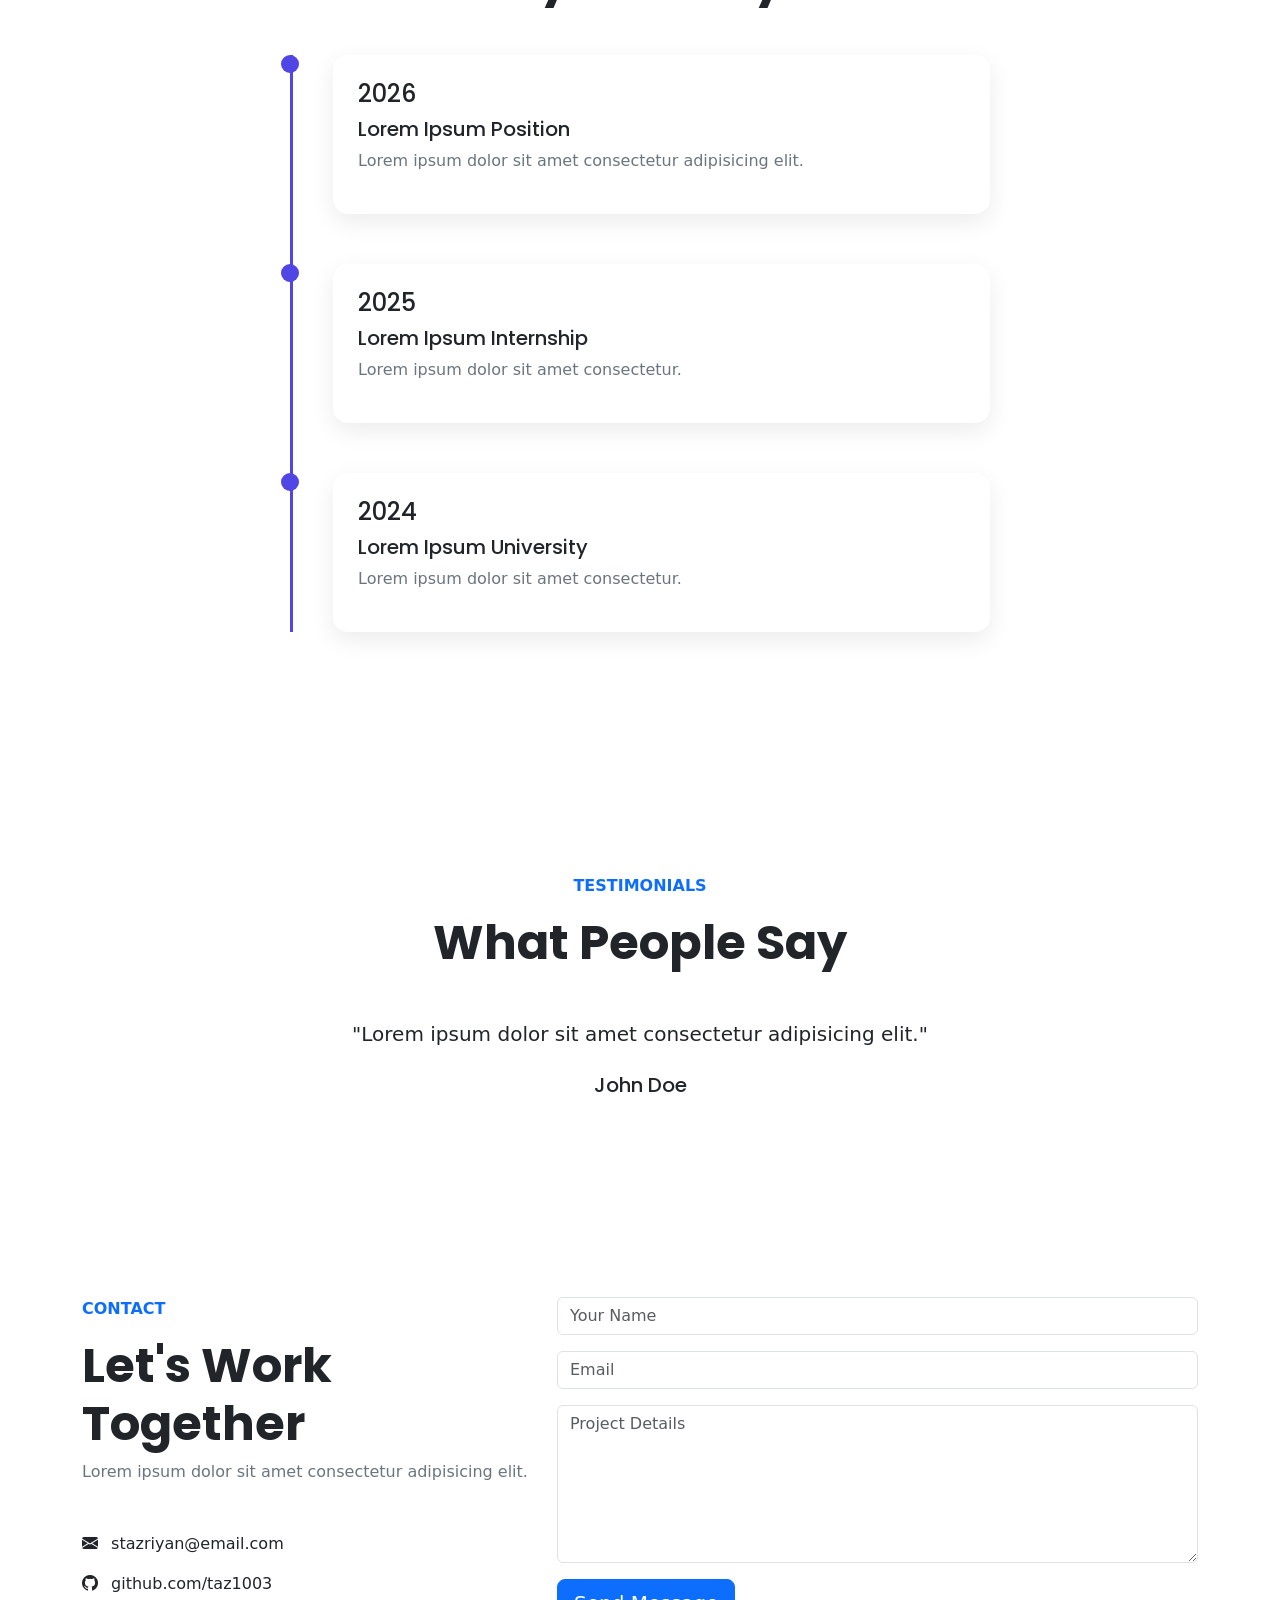
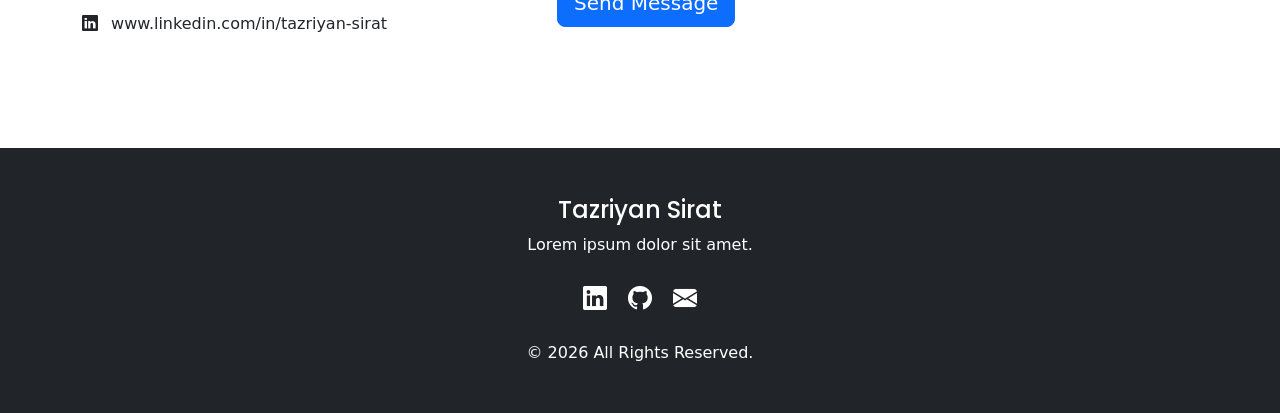
==== commit 7e8616e2: "Add cloudinary image" ====
--- a/index.html
+++ b/index.html
@@ -86,7 +86,7 @@
 
 							<br />
 
-							SQL | Python | Streamlit | Tableau | Power BI
+							SQL | Python | Power BI | Tableau | Streamlit
 						</p>
 
 						<div class="mt-4">
@@ -111,7 +111,10 @@
 			<div class="container py-5">
 				<div class="row align-items-center">
 					<div class="col-lg-5 mb-5 mb-lg-0" data-aos="fade-right">
-						<img src="https://placehold.co/500x600" class="img-fluid rounded-4 shadow" alt="About Me" />
+						<img
+							src="https://res.cloudinary.com/dyz0nyf9e/image/upload/v1788618161/coffee-shop_f36fhn.png"
+							class="img-fluid rounded-4 shadow"
+							alt="About Me" />
 					</div>
 
 					<div class="col-lg-7" data-aos="fade-left">
@@ -177,8 +180,8 @@
 							<h4 class="mt-3">Python</h4>
 
 							<p class="text-secondary">
-								My primary language for data work — cleaning messy datasets with EDA, automating repetitive tasks, and building
-								analysis pipelines with pandas, NumPy, Matplotlib, Seaborn, TensorFlow, etc.
+								My primary language for data work. Cleaning messy datasets with EDA, automating repetitive tasks, and building
+								analysis pipelines with Pandas, NumPy, Matplotlib, Seaborn, TensorFlow, etc.
 							</p>
 						</div>
 					</div>
@@ -190,7 +193,7 @@
 							<h4 class="mt-3">SQL</h4>
 
 							<p class="text-secondary">
-								Use it to query, filter, and aggregate data from relational databases — turning raw tables into the focused
+								Use it to query, filter, and aggregate data from relational databases. Turning raw tables into the focused
 								datasets analysis actually needs.
 							</p>
 						</div>
